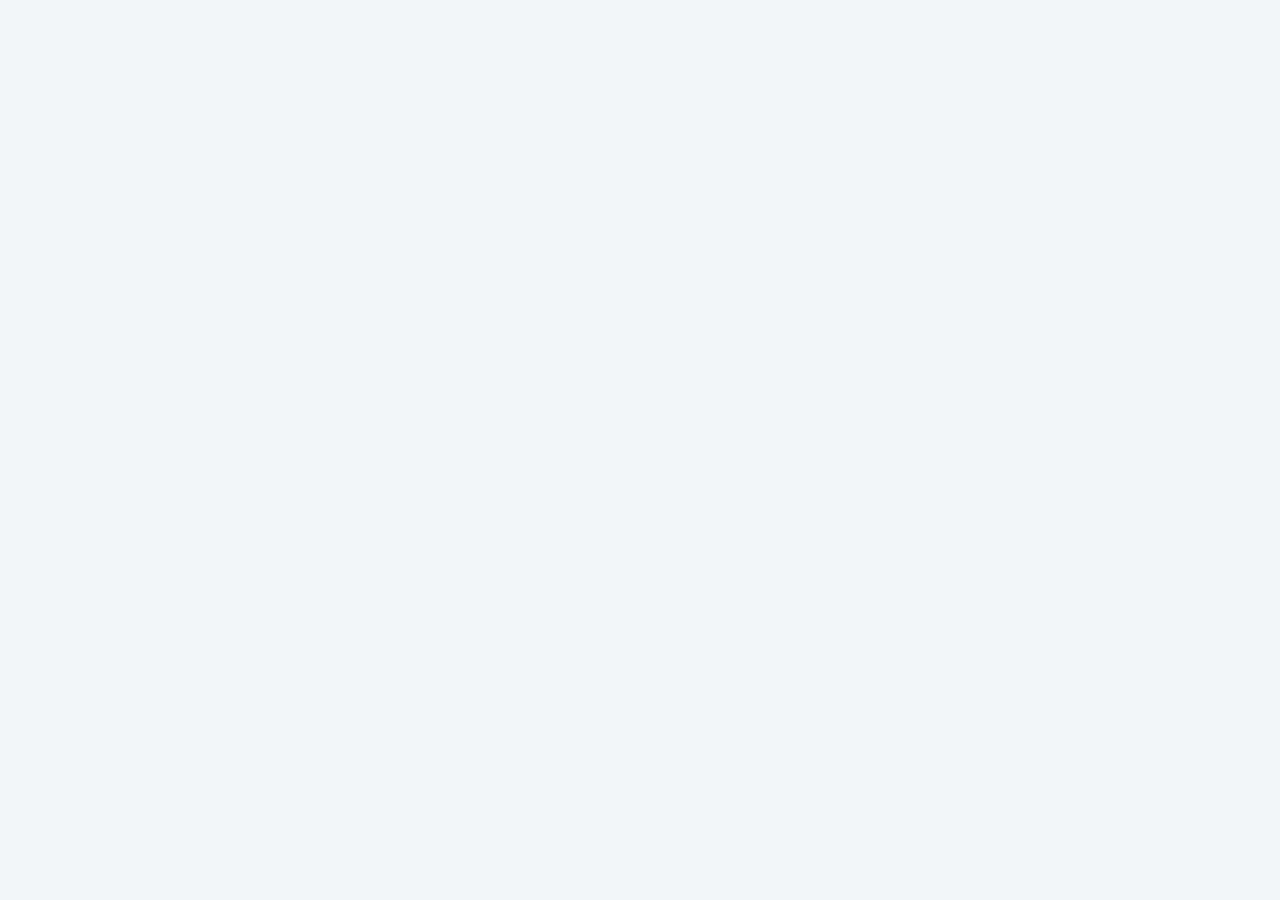
==== app/src/main/assets/index.html @ 0a3943ed "Add Android app content" ====
<!doctype html>
<html lang="ru"><head><meta charset="utf-8"><meta name="viewport" content="width=device-width,initial-scale=1,viewport-fit=cover"><meta name="theme-color" content="#123f62"><title>ГНВП и ГОР</title>
<style>
:root{--bg:#f3f6f8;--card:#fff;--text:#15232d;--muted:#687985;--blue:#123f62;--blue2:#147bea;--green:#07963a;--red:#d71920;--line:#d9e2e8;--amber:#b76d00;--shadow:0 7px 24px rgba(13,38,54,.09)}*{box-sizing:border-box}body{margin:0;background:var(--bg);color:var(--text);font-family:system-ui,-apple-system,"Segoe UI",Roboto,Arial,sans-serif}.app{max-width:780px;margin:auto;min-height:100vh;padding-bottom:30px}.topbar{position:sticky;top:0;z-index:20;background:linear-gradient(135deg,#0f3857,var(--blue));color:#fff;padding:14px 16px;box-shadow:0 2px 11px rgba(0,0,0,.17)}.brand{font-size:20px;font-weight:850}.subtitle{font-size:12px;opacity:.85;margin-top:2px}.screen{padding:14px}.hero,.card,.settings,.qcard,.result,.review-item{background:#fff;border:1px solid var(--line);box-shadow:var(--shadow)}.hero{border-radius:18px;padding:17px;margin-bottom:13px;background:linear-gradient(135deg,#fff,#edf6fb)}.hero h1{margin:0 0 7px;font-size:23px}.hero p{margin:0;color:var(--muted);line-height:1.4}.grid{display:grid;grid-template-columns:1fr 1fr;gap:10px}.card{border-radius:16px;padding:15px;cursor:pointer;min-height:126px}.card h3{margin:7px 0 4px}.card p{font-size:13px;color:var(--muted);line-height:1.35;margin:0}.icon{font-size:27px}.section-title{font-weight:850;margin:16px 0 9px}.stats{display:grid;grid-template-columns:repeat(3,1fr);gap:8px}.stat{background:#fff;border:1px solid var(--line);border-radius:12px;padding:11px;text-align:center}.stat b{font-size:19px;display:block}.stat span{font-size:11px;color:var(--muted)}button{border:0;border-radius:12px;padding:12px 13px;font-size:14px;font-weight:800;cursor:pointer}.primary{background:var(--blue2);color:#fff}.secondary{background:#e7f0f7;color:var(--blue)}.ghost{background:#fff;border:1px solid var(--line)}.back{background:transparent;color:#fff;padding:0;margin-right:10px}.row{display:flex;gap:9px;align-items:center;flex-wrap:wrap}.settings{border-radius:16px;padding:16px}label{font-size:13px;font-weight:800;display:block;margin:12px 0 5px}select{width:100%;padding:12px;border-radius:10px;border:1px solid #cbd7df;background:#fff;font-size:15px}.qmeta{display:flex;justify-content:space-between;color:var(--muted);font-size:12px}.progress{height:7px;background:#dce5ea;border-radius:99px;overflow:hidden;margin:9px 0 13px}.bar{height:100%;background:var(--blue2)}.qcard{border-radius:18px;padding:16px}.qtext{font-size:18px;font-weight:850;line-height:1.36;margin-bottom:13px}.small{font-size:12px;color:var(--muted);line-height:1.38}.option{display:flex;gap:10px;align-items:flex-start;padding:11px;border:1px solid #d7e0e6;border-radius:12px;margin:8px 0;background:#fff;cursor:pointer}.option.selected{border-color:var(--blue2);background:#edf6ff}.option.correct{border-color:#42ad66;background:#eaf8ef}.option.wrong{border-color:#e78b8b;background:#fff0f0}.badge{min-width:28px;height:28px;border-radius:9px;display:grid;place-items:center;background:#eef2f4;font-weight:850}.option.selected .badge{background:var(--blue2);color:#fff}.otext{font-size:14px;line-height:1.38}.feedback{margin-top:12px;border-radius:12px;padding:12px;line-height:1.42;display:none}.feedback.show{display:block}.feedback.good{background:#e7f7ec;color:#075d2b;border:1px solid #a6d9b8}.feedback.bad{background:#fff0f0;color:#991b1b;border:1px solid #ebb0b0}.feedback.note{background:#fff7e5;color:#7a4d00;border:1px solid #edd19a}.actions{display:flex;gap:8px;margin-top:13px}.actions button{flex:1}.result{border-radius:18px;padding:18px;text-align:center}.score{font-size:44px;font-weight:900;color:var(--blue2)}.review-item{border-radius:13px;padding:12px;margin:9px 0;text-align:left}.pill{display:inline-block;border-radius:99px;padding:4px 8px;background:#eaf2f7;color:var(--blue);font-size:11px;font-weight:850}.visual{margin-top:12px;padding:9px;border:1px solid var(--line);border-radius:14px;background:#fff}.visual img{display:block;width:100%;height:auto;border-radius:10px}.visual-note{font-size:11px;color:var(--muted);margin:0 0 7px}.empty{text-align:center;color:var(--muted);padding:35px 12px}.source-note{font-size:11px;color:var(--muted);margin-top:12px;line-height:1.35}.wide{grid-column:1/-1;min-height:auto}@media(max-width:480px){.screen{padding:11px}.grid{gap:8px}.card{padding:13px;min-height:118px}.qtext{font-size:17px}.otext{font-size:13px}}
</style></head><body><div id="app" class="app"></div><script src="questions.js"></script><script>
const $=s=>document.querySelector(s), app=$('#app');
const state={screen:'home'};
const shuffle=a=>{a=[...a];for(let i=a.length-1;i>0;i--){const j=Math.floor(Math.random()*(i+1));[a[i],a[j]]=[a[j],a[i]]}return a};
const stats=()=>JSON.parse(localStorage.getItem('trainerStatsV2')||'{"practiceCorrect":0,"practiceWrong":0,"tests":0,"best":0,"wrongIds":[]}');
const saveStats=s=>localStorage.setItem('trainerStatsV2',JSON.stringify(s));
function esc(s){return String(s).replace(/[&<>"']/g,m=>({'&':'&amp;','<':'&lt;','>':'&gt;','"':'&quot;',"'":'&#039;'}[m]))}
function top(title,back=true){return `<div class="topbar"><div class="row">${back?'<button class="back" onclick="goHome()">‹ Назад</button>':''}<div><div class="brand">${esc(title)}</div><div class="subtitle">ГНВП + ГОР · 145 вопросов · офлайн</div></div></div></div>`}
function goHome(){state.screen='home';renderHome()}
function renderHome(){const s=stats();app.innerHTML=top('ГНВП и ГОР — тренажёр',false)+`<div class="screen"><div class="hero"><h1>Подготовка к проверке знаний</h1><p>Вопросы и варианты ответов загружены из исходного банка без переформулировки.</p></div><div class="grid"><div class="card" onclick="openPractice()"><div class="icon">✓</div><h3>Прорешивание</h3><p>Проверка сразу. При ошибке вопрос остаётся на экране — можно решить повторно.</p></div><div class="card" onclick="openTestSettings()"><div class="icon">▦</div><h3>Тест</h3><p>Случайные вопросы. Ответы и иллюстрации раскрываются только после завершения.</p></div><div class="card" onclick="startTicket()"><div class="icon">🎫</div><h3>Билет · 10</h3><p>10 случайных вопросов из общего банка 145. Каждый билет формируется заново.</p></div><div class="card" onclick="openMistakes()"><div class="icon">↻</div><h3>Ошибки</h3><p>Повторное прорешивание вопросов, где ранее были допущены ошибки.</p></div></div><div class="section-title">Статистика</div><div class="stats"><div class="stat"><b>${s.practiceCorrect}</b><span>верно в практике</span></div><div class="stat"><b>${s.tests}</b><span>тестов / билетов</span></div><div class="stat"><b>${s.best}%</b><span>лучший результат</span></div></div><div class="source-note">Важно: порядок вариантов внутри каждого вопроса сохранён как в исходном банке. Перемешиваются только сами вопросы.</div><div class="actions"><button class="ghost" onclick="resetProgress()">Сбросить прогресс</button></div></div>`}
function resetProgress(){if(confirm('Сбросить статистику и список ошибок?')){localStorage.removeItem('trainerStatsV2');renderHome()}}
function filterQuestions(f){return f==='ALL'?QUESTIONS:QUESTIONS.filter(q=>q.domain===f)}
function settingsBlock(action,title,practice=false){return top(title)+`<div class="screen"><div class="settings"><label>Раздел</label><select id="filter"><option value="ALL">Все вопросы — ГНВП + ГОР (145)</option><option value="ГНВП">Только ГНВП (120)</option><option value="ГОР">Только ГОР (25)</option></select>${practice?'<label>Порядок</label><select id="order"><option value="SEQ">По порядку</option><option value="RND">Случайно</option></select>':`<label>Количество вопросов</label><select id="count"><option>10</option><option>20</option><option selected>25</option><option>50</option><option>100</option><option>145</option></select>`}<div class="actions"><button class="primary" onclick="${action}">Начать</button></div></div></div>`}
function openPractice(){app.innerHTML=settingsBlock('startPractice()','Прорешивание',true)}
function startPractice(ids=null){state.mode='practice';state.index=0;state.answers={};let q;if(ids){q=QUESTIONS.filter(x=>ids.includes(x.id));q=shuffle(q)}else{const f=$('#filter')?.value||'ALL';q=filterQuestions(f);if(($('#order')?.value||'SEQ')==='RND')q=shuffle(q)}state.queue=q;if(!q.length){app.innerHTML=top('Ошибки')+'<div class="screen"><div class="empty">Ошибок пока нет.</div></div>';return}renderQuestion()}
function openMistakes(){startPractice(stats().wrongIds||[])}
function openTestSettings(){app.innerHTML=settingsBlock('startTest()','Тест')}
function startTest(){state.mode='test';state.index=0;state.answers={};const f=$('#filter').value;const pool=filterQuestions(f);const n=Math.min(parseInt($('#count').value),pool.length);state.queue=shuffle(pool).slice(0,n);renderQuestion()}
function startTicket(){state.mode='ticket';state.index=0;state.answers={};state.ticketNo=Math.floor(1000+Math.random()*9000);state.queue=shuffle(QUESTIONS).slice(0,10);renderQuestion()}
function visualHtml(q){return q.image?`<div class="visual"><div class="visual-note">Справочная иллюстрация после ответа. Текст вопроса и варианты берутся только из исходного банка.</div><img src="${q.image}" alt="Иллюстрация к вопросу"></div>`:''}
function renderQuestion(){const q=state.queue[state.index];state.currentSelected=new Set(state.answers[q.id]||[]);const pct=state.index/state.queue.length*100;const opts=q.options;app.innerHTML=top(state.mode==='practice'?'Прорешивание':state.mode==='ticket'?`Билет №${state.ticketNo}`:'Тест')+`<div class="screen"><div class="qmeta"><span>${q.domain} · №${q.number}</span><span>${state.index+1} / ${state.queue.length}</span></div><div class="progress"><div class="bar" style="width:${pct}%"></div></div><div class="qcard"><div class="qtext">${esc(q.question)}</div><div class="small">${q.correct.length>1?'Выберите все правильные варианты.':'Выберите один правильный вариант.'}</div><div id="options">${opts.map(o=>`<div class="option" data-id="${o.id}" onclick="toggleOption('${o.id}')"><span class="badge">${o.id}</span><span class="otext">${esc(o.text)}</span></div>`).join('')}</div><div id="feedback" class="feedback"></div><div id="visualSlot"></div><div class="actions"><button class="primary" onclick="submitCurrent()">${state.mode==='practice'?'Проверить':'Сохранить ответ'}</button>${state.mode==='practice'?'<button class="secondary" onclick="showCorrect()">Показать ответ</button>':''}</div>${state.mode!=='practice'&&state.index>0?'<div class="actions"><button class="ghost" onclick="prevQuestion()">Назад</button></div>':''}</div></div>`;paintSelection()}
function toggleOption(id){const q=state.queue[state.index];if(q.correct.length===1)state.currentSelected=new Set([id]);else state.currentSelected.has(id)?state.currentSelected.delete(id):state.currentSelected.add(id);paintSelection()}
function paintSelection(){document.querySelectorAll('.option').forEach(el=>el.classList.toggle('selected',state.currentSelected.has(el.dataset.id)))}
function sameSet(a,b){a=[...a].sort();b=[...b].sort();return a.length===b.length&&a.every((x,i)=>x===b[i])}
function selectedWrongReason(q,selected){if(q.correct.length>1)return q.wrongExplanation;const id=selected[0];const opt=q.options.find(o=>o.id===id);return opt?.feedback||q.wrongExplanation}
function showFeedback(kind,txt){const f=$('#feedback');f.className='feedback show '+kind;f.innerHTML=txt}
function markOptions(q,ok){document.querySelectorAll('.option').forEach(el=>{el.classList.remove('correct','wrong');if(ok&&q.correct.includes(el.dataset.id))el.classList.add('correct');if(!ok&&state.currentSelected.has(el.dataset.id))el.classList.add('wrong')})}
function submitCurrent(){const q=state.queue[state.index];const selected=[...state.currentSelected];if(!selected.length){showFeedback('note','Выберите вариант ответа.');return}if(state.mode==='practice'){const ok=sameSet(selected,q.correct);let s=stats();if(ok){s.practiceCorrect++;s.wrongIds=(s.wrongIds||[]).filter(id=>id!==q.id);saveStats(s);markOptions(q,true);showFeedback('good','Верно. '+esc(q.correctExplanation));$('#visualSlot').innerHTML=visualHtml(q);document.querySelector('.actions').innerHTML='<button class="primary" onclick="nextPractice()">Следующий вопрос</button>'}else{s.practiceWrong++;if(!s.wrongIds.includes(q.id))s.wrongIds.push(q.id);saveStats(s);markOptions(q,false);showFeedback('bad','Неверно. '+esc(selectedWrongReason(q,selected))+' Попробуйте ещё раз.');}return}state.answers[q.id]=selected;if(state.index<state.queue.length-1){state.index++;renderQuestion()}else finishExam()}
function showCorrect(){const q=state.queue[state.index];document.querySelectorAll('.option').forEach(el=>{if(q.correct.includes(el.dataset.id))el.classList.add('correct')});showFeedback('note','Правильный ответ показан зелёным. Можно выбрать его и проверить ещё раз.');$('#visualSlot').innerHTML=visualHtml(q)}
function nextPractice(){if(state.index<state.queue.length-1){state.index++;renderQuestion()}else app.innerHTML=top('Прорешивание')+'<div class="screen"><div class="result"><div class="score">Готово</div><p>Вы дошли до конца выбранного набора.</p><div class="actions"><button class="primary" onclick="goHome()">На главную</button></div></div></div>'}
function prevQuestion(){if(state.index>0){state.index--;renderQuestion()}}
function finishExam(){let correct=0,wrong=[];state.queue.forEach(q=>{const a=state.answers[q.id]||[];if(sameSet(a,q.correct))correct++;else wrong.push({q,a})});const pct=Math.round(correct/state.queue.length*100);let s=stats();s.tests++;s.best=Math.max(s.best||0,pct);wrong.forEach(x=>{if(!s.wrongIds.includes(x.q.id))s.wrongIds.push(x.q.id)});saveStats(s);app.innerHTML=top(state.mode==='ticket'?`Билет №${state.ticketNo}`:'Результат')+`<div class="screen"><div class="result"><div class="score">${pct}%</div><h2>${correct} из ${state.queue.length}</h2><div class="actions"><button class="primary" onclick="${state.mode==='ticket'?'startTicket()':'openTestSettings()'}">${state.mode==='ticket'?'Новый билет':'Новый тест'}</button><button class="secondary" onclick="goHome()">На главную</button></div></div>${wrong.length?`<div class="section-title">Разбор ошибок</div>${wrong.map(reviewHtml).join('')}`:'<div class="hero" style="margin-top:13px"><b>Ошибок нет.</b></div>'}</div>`}
function reviewHtml(x){const q=x.q,chosen=x.a.map(id=>q.options.find(o=>o.id===id)).filter(Boolean),corr=q.correct.map(id=>q.options.find(o=>o.id===id)).filter(Boolean);return `<div class="review-item"><span class="pill">${q.domain} · №${q.number}</span><b style="display:block;margin-top:6px">${esc(q.question)}</b><div class="small"><b>Ваш ответ:</b> ${chosen.length?chosen.map(o=>o.id+' — '+esc(o.text)).join('; '):'нет ответа'}</div><div class="small"><b>Правильно:</b> ${corr.map(o=>o.id+' — '+esc(o.text)).join('; ')}</div><div class="small" style="margin-top:5px">${esc(q.wrongExplanation)}</div>${visualHtml(q)}</div>`}
renderHome();
</script></body></html>
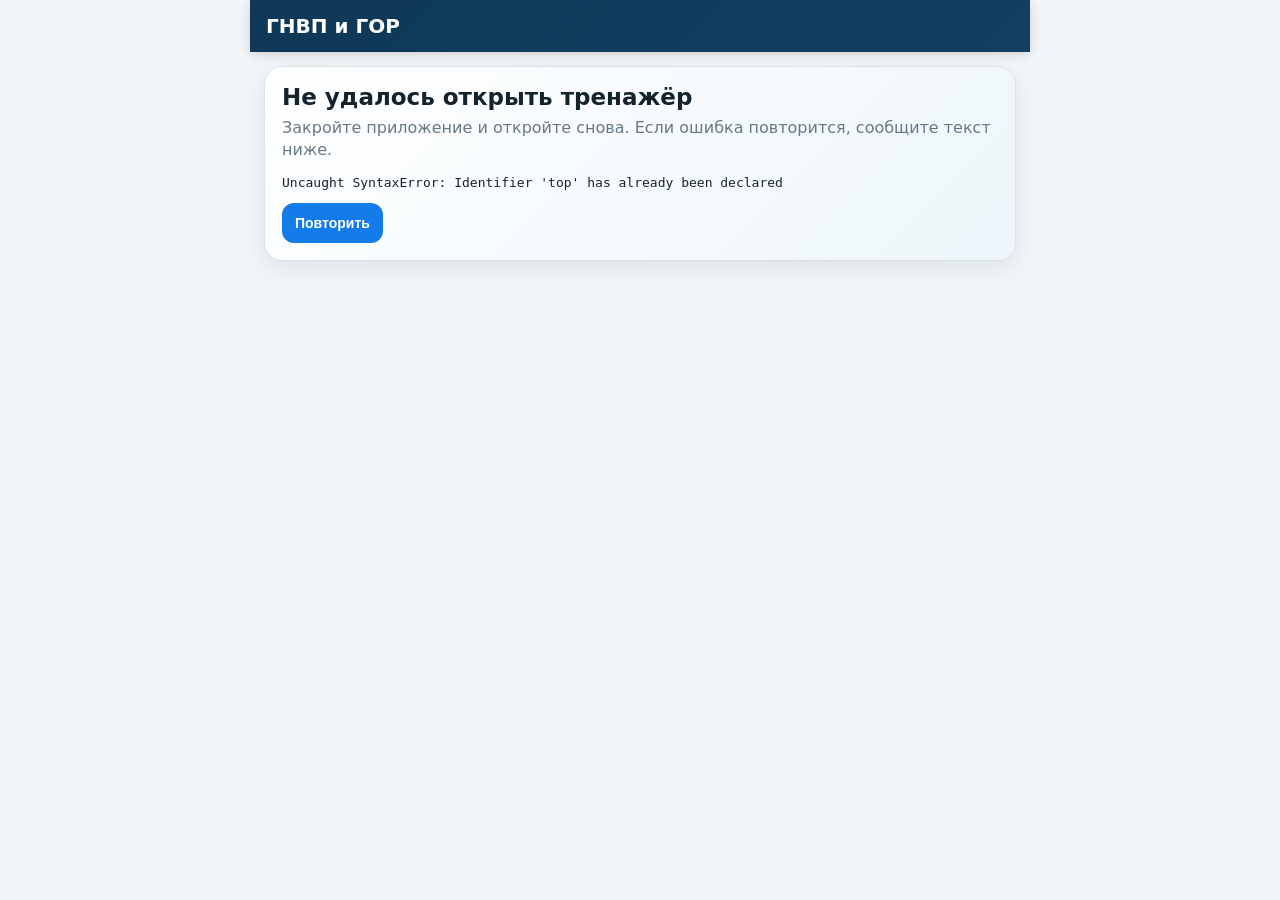
==== commit 51f863d6: "Prevent blank startup when local storage fails" ====
--- a/app/src/main/assets/index.html
+++ b/app/src/main/assets/index.html
@@ -1,39 +1,64 @@
-<!doctype html>
-<html lang="ru"><head><meta charset="utf-8"><meta name="viewport" content="width=device-width,initial-scale=1,viewport-fit=cover"><meta name="theme-color" content="#123f62"><title>ГНВП и ГОР</title>
-<style>
-:root{--bg:#f3f6f8;--card:#fff;--text:#15232d;--muted:#687985;--blue:#123f62;--blue2:#147bea;--green:#07963a;--red:#d71920;--line:#d9e2e8;--amber:#b76d00;--shadow:0 7px 24px rgba(13,38,54,.09)}*{box-sizing:border-box}body{margin:0;background:var(--bg);color:var(--text);font-family:system-ui,-apple-system,"Segoe UI",Roboto,Arial,sans-serif}.app{max-width:780px;margin:auto;min-height:100vh;padding-bottom:30px}.topbar{position:sticky;top:0;z-index:20;background:linear-gradient(135deg,#0f3857,var(--blue));color:#fff;padding:14px 16px;box-shadow:0 2px 11px rgba(0,0,0,.17)}.brand{font-size:20px;font-weight:850}.subtitle{font-size:12px;opacity:.85;margin-top:2px}.screen{padding:14px}.hero,.card,.settings,.qcard,.result,.review-item{background:#fff;border:1px solid var(--line);box-shadow:var(--shadow)}.hero{border-radius:18px;padding:17px;margin-bottom:13px;background:linear-gradient(135deg,#fff,#edf6fb)}.hero h1{margin:0 0 7px;font-size:23px}.hero p{margin:0;color:var(--muted);line-height:1.4}.grid{display:grid;grid-template-columns:1fr 1fr;gap:10px}.card{border-radius:16px;padding:15px;cursor:pointer;min-height:126px}.card h3{margin:7px 0 4px}.card p{font-size:13px;color:var(--muted);line-height:1.35;margin:0}.icon{font-size:27px}.section-title{font-weight:850;margin:16px 0 9px}.stats{display:grid;grid-template-columns:repeat(3,1fr);gap:8px}.stat{background:#fff;border:1px solid var(--line);border-radius:12px;padding:11px;text-align:center}.stat b{font-size:19px;display:block}.stat span{font-size:11px;color:var(--muted)}button{border:0;border-radius:12px;padding:12px 13px;font-size:14px;font-weight:800;cursor:pointer}.primary{background:var(--blue2);color:#fff}.secondary{background:#e7f0f7;color:var(--blue)}.ghost{background:#fff;border:1px solid var(--line)}.back{background:transparent;color:#fff;padding:0;margin-right:10px}.row{display:flex;gap:9px;align-items:center;flex-wrap:wrap}.settings{border-radius:16px;padding:16px}label{font-size:13px;font-weight:800;display:block;margin:12px 0 5px}select{width:100%;padding:12px;border-radius:10px;border:1px solid #cbd7df;background:#fff;font-size:15px}.qmeta{display:flex;justify-content:space-between;color:var(--muted);font-size:12px}.progress{height:7px;background:#dce5ea;border-radius:99px;overflow:hidden;margin:9px 0 13px}.bar{height:100%;background:var(--blue2)}.qcard{border-radius:18px;padding:16px}.qtext{font-size:18px;font-weight:850;line-height:1.36;margin-bottom:13px}.small{font-size:12px;color:var(--muted);line-height:1.38}.option{display:flex;gap:10px;align-items:flex-start;padding:11px;border:1px solid #d7e0e6;border-radius:12px;margin:8px 0;background:#fff;cursor:pointer}.option.selected{border-color:var(--blue2);background:#edf6ff}.option.correct{border-color:#42ad66;background:#eaf8ef}.option.wrong{border-color:#e78b8b;background:#fff0f0}.badge{min-width:28px;height:28px;border-radius:9px;display:grid;place-items:center;background:#eef2f4;font-weight:850}.option.selected .badge{background:var(--blue2);color:#fff}.otext{font-size:14px;line-height:1.38}.feedback{margin-top:12px;border-radius:12px;padding:12px;line-height:1.42;display:none}.feedback.show{display:block}.feedback.good{background:#e7f7ec;color:#075d2b;border:1px solid #a6d9b8}.feedback.bad{background:#fff0f0;color:#991b1b;border:1px solid #ebb0b0}.feedback.note{background:#fff7e5;color:#7a4d00;border:1px solid #edd19a}.actions{display:flex;gap:8px;margin-top:13px}.actions button{flex:1}.result{border-radius:18px;padding:18px;text-align:center}.score{font-size:44px;font-weight:900;color:var(--blue2)}.review-item{border-radius:13px;padding:12px;margin:9px 0;text-align:left}.pill{display:inline-block;border-radius:99px;padding:4px 8px;background:#eaf2f7;color:var(--blue);font-size:11px;font-weight:850}.visual{margin-top:12px;padding:9px;border:1px solid var(--line);border-radius:14px;background:#fff}.visual img{display:block;width:100%;height:auto;border-radius:10px}.visual-note{font-size:11px;color:var(--muted);margin:0 0 7px}.empty{text-align:center;color:var(--muted);padding:35px 12px}.source-note{font-size:11px;color:var(--muted);margin-top:12px;line-height:1.35}.wide{grid-column:1/-1;min-height:auto}@media(max-width:480px){.screen{padding:11px}.grid{gap:8px}.card{padding:13px;min-height:118px}.qtext{font-size:17px}.otext{font-size:13px}}
-</style></head><body><div id="app" class="app"></div><script src="questions.js"></script><script>
-const $=s=>document.querySelector(s), app=$('#app');
-const state={screen:'home'};
-const shuffle=a=>{a=[...a];for(let i=a.length-1;i>0;i--){const j=Math.floor(Math.random()*(i+1));[a[i],a[j]]=[a[j],a[i]]}return a};
-const stats=()=>JSON.parse(localStorage.getItem('trainerStatsV2')||'{"practiceCorrect":0,"practiceWrong":0,"tests":0,"best":0,"wrongIds":[]}');
-const saveStats=s=>localStorage.setItem('trainerStatsV2',JSON.stringify(s));
-function esc(s){return String(s).replace(/[&<>"']/g,m=>({'&':'&amp;','<':'&lt;','>':'&gt;','"':'&quot;',"'":'&#039;'}[m]))}
-function top(title,back=true){return `<div class="topbar"><div class="row">${back?'<button class="back" onclick="goHome()">‹ Назад</button>':''}<div><div class="brand">${esc(title)}</div><div class="subtitle">ГНВП + ГОР · 145 вопросов · офлайн</div></div></div></div>`}
-function goHome(){state.screen='home';renderHome()}
-function renderHome(){const s=stats();app.innerHTML=top('ГНВП и ГОР — тренажёр',false)+`<div class="screen"><div class="hero"><h1>Подготовка к проверке знаний</h1><p>Вопросы и варианты ответов загружены из исходного банка без переформулировки.</p></div><div class="grid"><div class="card" onclick="openPractice()"><div class="icon">✓</div><h3>Прорешивание</h3><p>Проверка сразу. При ошибке вопрос остаётся на экране — можно решить повторно.</p></div><div class="card" onclick="openTestSettings()"><div class="icon">▦</div><h3>Тест</h3><p>Случайные вопросы. Ответы и иллюстрации раскрываются только после завершения.</p></div><div class="card" onclick="startTicket()"><div class="icon">🎫</div><h3>Билет · 10</h3><p>10 случайных вопросов из общего банка 145. Каждый билет формируется заново.</p></div><div class="card" onclick="openMistakes()"><div class="icon">↻</div><h3>Ошибки</h3><p>Повторное прорешивание вопросов, где ранее были допущены ошибки.</p></div></div><div class="section-title">Статистика</div><div class="stats"><div class="stat"><b>${s.practiceCorrect}</b><span>верно в практике</span></div><div class="stat"><b>${s.tests}</b><span>тестов / билетов</span></div><div class="stat"><b>${s.best}%</b><span>лучший результат</span></div></div><div class="source-note">Важно: порядок вариантов внутри каждого вопроса сохранён как в исходном банке. Перемешиваются только сами вопросы.</div><div class="actions"><button class="ghost" onclick="resetProgress()">Сбросить прогресс</button></div></div>`}
-function resetProgress(){if(confirm('Сбросить статистику и список ошибок?')){localStorage.removeItem('trainerStatsV2');renderHome()}}
-function filterQuestions(f){return f==='ALL'?QUESTIONS:QUESTIONS.filter(q=>q.domain===f)}
-function settingsBlock(action,title,practice=false){return top(title)+`<div class="screen"><div class="settings"><label>Раздел</label><select id="filter"><option value="ALL">Все вопросы — ГНВП + ГОР (145)</option><option value="ГНВП">Только ГНВП (120)</option><option value="ГОР">Только ГОР (25)</option></select>${practice?'<label>Порядок</label><select id="order"><option value="SEQ">По порядку</option><option value="RND">Случайно</option></select>':`<label>Количество вопросов</label><select id="count"><option>10</option><option>20</option><option selected>25</option><option>50</option><option>100</option><option>145</option></select>`}<div class="actions"><button class="primary" onclick="${action}">Начать</button></div></div></div>`}
-function openPractice(){app.innerHTML=settingsBlock('startPractice()','Прорешивание',true)}
-function startPractice(ids=null){state.mode='practice';state.index=0;state.answers={};let q;if(ids){q=QUESTIONS.filter(x=>ids.includes(x.id));q=shuffle(q)}else{const f=$('#filter')?.value||'ALL';q=filterQuestions(f);if(($('#order')?.value||'SEQ')==='RND')q=shuffle(q)}state.queue=q;if(!q.length){app.innerHTML=top('Ошибки')+'<div class="screen"><div class="empty">Ошибок пока нет.</div></div>';return}renderQuestion()}
-function openMistakes(){startPractice(stats().wrongIds||[])}
-function openTestSettings(){app.innerHTML=settingsBlock('startTest()','Тест')}
-function startTest(){state.mode='test';state.index=0;state.answers={};const f=$('#filter').value;const pool=filterQuestions(f);const n=Math.min(parseInt($('#count').value),pool.length);state.queue=shuffle(pool).slice(0,n);renderQuestion()}
-function startTicket(){state.mode='ticket';state.index=0;state.answers={};state.ticketNo=Math.floor(1000+Math.random()*9000);state.queue=shuffle(QUESTIONS).slice(0,10);renderQuestion()}
-function visualHtml(q){return q.image?`<div class="visual"><div class="visual-note">Справочная иллюстрация после ответа. Текст вопроса и варианты берутся только из исходного банка.</div><img src="${q.image}" alt="Иллюстрация к вопросу"></div>`:''}
-function renderQuestion(){const q=state.queue[state.index];state.currentSelected=new Set(state.answers[q.id]||[]);const pct=state.index/state.queue.length*100;const opts=q.options;app.innerHTML=top(state.mode==='practice'?'Прорешивание':state.mode==='ticket'?`Билет №${state.ticketNo}`:'Тест')+`<div class="screen"><div class="qmeta"><span>${q.domain} · №${q.number}</span><span>${state.index+1} / ${state.queue.length}</span></div><div class="progress"><div class="bar" style="width:${pct}%"></div></div><div class="qcard"><div class="qtext">${esc(q.question)}</div><div class="small">${q.correct.length>1?'Выберите все правильные варианты.':'Выберите один правильный вариант.'}</div><div id="options">${opts.map(o=>`<div class="option" data-id="${o.id}" onclick="toggleOption('${o.id}')"><span class="badge">${o.id}</span><span class="otext">${esc(o.text)}</span></div>`).join('')}</div><div id="feedback" class="feedback"></div><div id="visualSlot"></div><div class="actions"><button class="primary" onclick="submitCurrent()">${state.mode==='practice'?'Проверить':'Сохранить ответ'}</button>${state.mode==='practice'?'<button class="secondary" onclick="showCorrect()">Показать ответ</button>':''}</div>${state.mode!=='practice'&&state.index>0?'<div class="actions"><button class="ghost" onclick="prevQuestion()">Назад</button></div>':''}</div></div>`;paintSelection()}
-function toggleOption(id){const q=state.queue[state.index];if(q.correct.length===1)state.currentSelected=new Set([id]);else state.currentSelected.has(id)?state.currentSelected.delete(id):state.currentSelected.add(id);paintSelection()}
-function paintSelection(){document.querySelectorAll('.option').forEach(el=>el.classList.toggle('selected',state.currentSelected.has(el.dataset.id)))}
-function sameSet(a,b){a=[...a].sort();b=[...b].sort();return a.length===b.length&&a.every((x,i)=>x===b[i])}
-function selectedWrongReason(q,selected){if(q.correct.length>1)return q.wrongExplanation;const id=selected[0];const opt=q.options.find(o=>o.id===id);return opt?.feedback||q.wrongExplanation}
-function showFeedback(kind,txt){const f=$('#feedback');f.className='feedback show '+kind;f.innerHTML=txt}
-function markOptions(q,ok){document.querySelectorAll('.option').forEach(el=>{el.classList.remove('correct','wrong');if(ok&&q.correct.includes(el.dataset.id))el.classList.add('correct');if(!ok&&state.currentSelected.has(el.dataset.id))el.classList.add('wrong')})}
-function submitCurrent(){const q=state.queue[state.index];const selected=[...state.currentSelected];if(!selected.length){showFeedback('note','Выберите вариант ответа.');return}if(state.mode==='practice'){const ok=sameSet(selected,q.correct);let s=stats();if(ok){s.practiceCorrect++;s.wrongIds=(s.wrongIds||[]).filter(id=>id!==q.id);saveStats(s);markOptions(q,true);showFeedback('good','Верно. '+esc(q.correctExplanation));$('#visualSlot').innerHTML=visualHtml(q);document.querySelector('.actions').innerHTML='<button class="primary" onclick="nextPractice()">Следующий вопрос</button>'}else{s.practiceWrong++;if(!s.wrongIds.includes(q.id))s.wrongIds.push(q.id);saveStats(s);markOptions(q,false);showFeedback('bad','Неверно. '+esc(selectedWrongReason(q,selected))+' Попробуйте ещё раз.');}return}state.answers[q.id]=selected;if(state.index<state.queue.length-1){state.index++;renderQuestion()}else finishExam()}
-function showCorrect(){const q=state.queue[state.index];document.querySelectorAll('.option').forEach(el=>{if(q.correct.includes(el.dataset.id))el.classList.add('correct')});showFeedback('note','Правильный ответ показан зелёным. Можно выбрать его и проверить ещё раз.');$('#visualSlot').innerHTML=visualHtml(q)}
-function nextPractice(){if(state.index<state.queue.length-1){state.index++;renderQuestion()}else app.innerHTML=top('Прорешивание')+'<div class="screen"><div class="result"><div class="score">Готово</div><p>Вы дошли до конца выбранного набора.</p><div class="actions"><button class="primary" onclick="goHome()">На главную</button></div></div></div>'}
-function prevQuestion(){if(state.index>0){state.index--;renderQuestion()}}
-function finishExam(){let correct=0,wrong=[];state.queue.forEach(q=>{const a=state.answers[q.id]||[];if(sameSet(a,q.correct))correct++;else wrong.push({q,a})});const pct=Math.round(correct/state.queue.length*100);let s=stats();s.tests++;s.best=Math.max(s.best||0,pct);wrong.forEach(x=>{if(!s.wrongIds.includes(x.q.id))s.wrongIds.push(x.q.id)});saveStats(s);app.innerHTML=top(state.mode==='ticket'?`Билет №${state.ticketNo}`:'Результат')+`<div class="screen"><div class="result"><div class="score">${pct}%</div><h2>${correct} из ${state.queue.length}</h2><div class="actions"><button class="primary" onclick="${state.mode==='ticket'?'startTicket()':'openTestSettings()'}">${state.mode==='ticket'?'Новый билет':'Новый тест'}</button><button class="secondary" onclick="goHome()">На главную</button></div></div>${wrong.length?`<div class="section-title">Разбор ошибок</div>${wrong.map(reviewHtml).join('')}`:'<div class="hero" style="margin-top:13px"><b>Ошибок нет.</b></div>'}</div>`}
-function reviewHtml(x){const q=x.q,chosen=x.a.map(id=>q.options.find(o=>o.id===id)).filter(Boolean),corr=q.correct.map(id=>q.options.find(o=>o.id===id)).filter(Boolean);return `<div class="review-item"><span class="pill">${q.domain} · №${q.number}</span><b style="display:block;margin-top:6px">${esc(q.question)}</b><div class="small"><b>Ваш ответ:</b> ${chosen.length?chosen.map(o=>o.id+' — '+esc(o.text)).join('; '):'нет ответа'}</div><div class="small"><b>Правильно:</b> ${corr.map(o=>o.id+' — '+esc(o.text)).join('; ')}</div><div class="small" style="margin-top:5px">${esc(q.wrongExplanation)}</div>${visualHtml(q)}</div>`}
-renderHome();
+<!doctype html>
+<html lang="ru"><head><meta charset="utf-8"><meta name="viewport" content="width=device-width,initial-scale=1,viewport-fit=cover"><meta name="theme-color" content="#123f62"><title>ГНВП и ГОР</title>
+<style>
+:root{--bg:#f3f6f8;--card:#fff;--text:#15232d;--muted:#687985;--blue:#123f62;--blue2:#147bea;--green:#07963a;--red:#d71920;--line:#d9e2e8;--amber:#b76d00;--shadow:0 7px 24px rgba(13,38,54,.09)}*{box-sizing:border-box}body{margin:0;background:var(--bg);color:var(--text);font-family:system-ui,-apple-system,"Segoe UI",Roboto,Arial,sans-serif}.app{max-width:780px;margin:auto;min-height:100vh;padding-bottom:30px}.topbar{position:sticky;top:0;z-index:20;background:linear-gradient(135deg,#0f3857,var(--blue));color:#fff;padding:14px 16px;box-shadow:0 2px 11px rgba(0,0,0,.17)}.brand{font-size:20px;font-weight:850}.subtitle{font-size:12px;opacity:.85;margin-top:2px}.screen{padding:14px}.hero,.card,.settings,.qcard,.result,.review-item{background:#fff;border:1px solid var(--line);box-shadow:var(--shadow)}.hero{border-radius:18px;padding:17px;margin-bottom:13px;background:linear-gradient(135deg,#fff,#edf6fb)}.hero h1{margin:0 0 7px;font-size:23px}.hero p{margin:0;color:var(--muted);line-height:1.4}.grid{display:grid;grid-template-columns:1fr 1fr;gap:10px}.card{border-radius:16px;padding:15px;cursor:pointer;min-height:126px}.card h3{margin:7px 0 4px}.card p{font-size:13px;color:var(--muted);line-height:1.35;margin:0}.icon{font-size:27px}.section-title{font-weight:850;margin:16px 0 9px}.stats{display:grid;grid-template-columns:repeat(3,1fr);gap:8px}.stat{background:#fff;border:1px solid var(--line);border-radius:12px;padding:11px;text-align:center}.stat b{font-size:19px;display:block}.stat span{font-size:11px;color:var(--muted)}button{border:0;border-radius:12px;padding:12px 13px;font-size:14px;font-weight:800;cursor:pointer}.primary{background:var(--blue2);color:#fff}.secondary{background:#e7f0f7;color:var(--blue)}.ghost{background:#fff;border:1px solid var(--line)}.back{background:transparent;color:#fff;padding:0;margin-right:10px}.row{display:flex;gap:9px;align-items:center;flex-wrap:wrap}.settings{border-radius:16px;padding:16px}label{font-size:13px;font-weight:800;display:block;margin:12px 0 5px}select{width:100%;padding:12px;border-radius:10px;border:1px solid #cbd7df;background:#fff;font-size:15px}.qmeta{display:flex;justify-content:space-between;color:var(--muted);font-size:12px}.progress{height:7px;background:#dce5ea;border-radius:99px;overflow:hidden;margin:9px 0 13px}.bar{height:100%;background:var(--blue2)}.qcard{border-radius:18px;padding:16px}.qtext{font-size:18px;font-weight:850;line-height:1.36;margin-bottom:13px}.small{font-size:12px;color:var(--muted);line-height:1.38}.option{display:flex;gap:10px;align-items:flex-start;padding:11px;border:1px solid #d7e0e6;border-radius:12px;margin:8px 0;background:#fff;cursor:pointer}.option.selected{border-color:var(--blue2);background:#edf6ff}.option.correct{border-color:#42ad66;background:#eaf8ef}.option.wrong{border-color:#e78b8b;background:#fff0f0}.badge{min-width:28px;height:28px;border-radius:9px;display:grid;place-items:center;background:#eef2f4;font-weight:850}.option.selected .badge{background:var(--blue2);color:#fff}.otext{font-size:14px;line-height:1.38}.feedback{margin-top:12px;border-radius:12px;padding:12px;line-height:1.42;display:none}.feedback.show{display:block}.feedback.good{background:#e7f7ec;color:#075d2b;border:1px solid #a6d9b8}.feedback.bad{background:#fff0f0;color:#991b1b;border:1px solid #ebb0b0}.feedback.note{background:#fff7e5;color:#7a4d00;border:1px solid #edd19a}.actions{display:flex;gap:8px;margin-top:13px}.actions button{flex:1}.result{border-radius:18px;padding:18px;text-align:center}.score{font-size:44px;font-weight:900;color:var(--blue2)}.review-item{border-radius:13px;padding:12px;margin:9px 0;text-align:left}.pill{display:inline-block;border-radius:99px;padding:4px 8px;background:#eaf2f7;color:var(--blue);font-size:11px;font-weight:850}.visual{margin-top:12px;padding:9px;border:1px solid var(--line);border-radius:14px;background:#fff}.visual img{display:block;width:100%;height:auto;border-radius:10px}.visual-note{font-size:11px;color:var(--muted);margin:0 0 7px}.empty{text-align:center;color:var(--muted);padding:35px 12px}.source-note{font-size:11px;color:var(--muted);margin-top:12px;line-height:1.35}.wide{grid-column:1/-1;min-height:auto}@media(max-width:480px){.screen{padding:11px}.grid{gap:8px}.card{padding:13px;min-height:118px}.qtext{font-size:17px}.otext{font-size:13px}}
+</style></head><body><div id="app" class="app"><div class="topbar"><div class="brand">ГНВП и ГОР — тренажёр</div></div><div class="screen"><div class="hero"><h1>Загрузка тренажёра…</h1><p>Открываем вопросы и ответы.</p></div></div></div><script>
+(function(){
+  window.__trainerReady=false;
+  function startupError(message){
+    var root=document.getElementById('app');
+    if(!root)return;
+    root.innerHTML='<div class="topbar"><div class="brand">ГНВП и ГОР</div></div><div class="screen"><div class="hero"><h1>Не удалось открыть тренажёр</h1><p>Закройте приложение и откройте снова. Если ошибка повторится, сообщите текст ниже.</p><pre id="startup-detail" style="white-space:pre-wrap;overflow-wrap:break-word"></pre><button class="primary" onclick="location.reload()">Повторить</button></div></div>';
+    document.getElementById('startup-detail').textContent=message;
+  }
+  window.addEventListener('error',function(e){if(!window.__trainerReady)startupError(e.message||'Ошибка загрузки файлов приложения');});
+  window.setTimeout(function(){if(!window.__trainerReady)startupError('Запуск страницы не завершён. Проверьте обновление Android System WebView.');},8000);
+})();
+</script><script src="questions.js"></script><script>
+const $=s=>document.querySelector(s), app=$('#app');
+const state={screen:'home'};
+const shuffle=a=>{a=[...a];for(let i=a.length-1;i>0;i--){const j=Math.floor(Math.random()*(i+1));[a[i],a[j]]=[a[j],a[i]]}return a};
+const emptyStats=()=>({practiceCorrect:0,practiceWrong:0,tests:0,best:0,wrongIds:[]});
+let memoryStats=emptyStats();
+function stats(){
+  let s=memoryStats;
+  try { const raw=localStorage.getItem('trainerStatsV2'); if(raw) s=JSON.parse(raw); } catch(e) {}
+  if(!s||typeof s!=='object'||Array.isArray(s))s=emptyStats();
+  const safe=emptyStats();
+  ['practiceCorrect','practiceWrong','tests','best'].forEach(k=>{if(typeof s[k]==='number'&&isFinite(s[k])&&s[k]>=0)safe[k]=s[k]});
+  safe.wrongIds=Array.isArray(s.wrongIds)?s.wrongIds.filter(id=>typeof id==='string'):[];
+  memoryStats=safe;
+  return safe;
+}
+function saveStats(s){memoryStats=s;try{localStorage.setItem('trainerStatsV2',JSON.stringify(s))}catch(e){}}
+function clearStats(){memoryStats=emptyStats();try{localStorage.removeItem('trainerStatsV2')}catch(e){}}
+function esc(s){return String(s).replace(/[&<>"']/g,m=>({'&':'&amp;','<':'&lt;','>':'&gt;','"':'&quot;',"'":'&#039;'}[m]))}
+function top(title,back=true){return `<div class="topbar"><div class="row">${back?'<button class="back" onclick="goHome()">‹ Назад</button>':''}<div><div class="brand">${esc(title)}</div><div class="subtitle">ГНВП + ГОР · 145 вопросов · офлайн</div></div></div></div>`}
+function goHome(){state.screen='home';renderHome()}
+function renderHome(){const s=stats();app.innerHTML=top('ГНВП и ГОР — тренажёр',false)+`<div class="screen"><div class="hero"><h1>Подготовка к проверке знаний</h1><p>Вопросы и варианты ответов загружены из исходного банка без переформулировки.</p></div><div class="grid"><div class="card" onclick="openPractice()"><div class="icon">✓</div><h3>Прорешивание</h3><p>Проверка сразу. При ошибке вопрос остаётся на экране — можно решить повторно.</p></div><div class="card" onclick="openTestSettings()"><div class="icon">▦</div><h3>Тест</h3><p>Случайные вопросы. Ответы и иллюстрации раскрываются только после завершения.</p></div><div class="card" onclick="startTicket()"><div class="icon">🎫</div><h3>Билет · 10</h3><p>10 случайных вопросов из общего банка 145. Каждый билет формируется заново.</p></div><div class="card" onclick="openMistakes()"><div class="icon">↻</div><h3>Ошибки</h3><p>Повторное прорешивание вопросов, где ранее были допущены ошибки.</p></div></div><div class="section-title">Статистика</div><div class="stats"><div class="stat"><b>${s.practiceCorrect}</b><span>верно в практике</span></div><div class="stat"><b>${s.tests}</b><span>тестов / билетов</span></div><div class="stat"><b>${s.best}%</b><span>лучший результат</span></div></div><div class="source-note">Важно: порядок вариантов внутри каждого вопроса сохранён как в исходном банке. Перемешиваются только сами вопросы.</div><div class="actions"><button class="ghost" onclick="resetProgress()">Сбросить прогресс</button></div></div>`}
+function resetProgress(){if(confirm('Сбросить статистику и список ошибок?')){clearStats();renderHome()}}
+function filterQuestions(f){return f==='ALL'?QUESTIONS:QUESTIONS.filter(q=>q.domain===f)}
+function settingsBlock(action,title,practice=false){return top(title)+`<div class="screen"><div class="settings"><label>Раздел</label><select id="filter"><option value="ALL">Все вопросы — ГНВП + ГОР (145)</option><option value="ГНВП">Только ГНВП (120)</option><option value="ГОР">Только ГОР (25)</option></select>${practice?'<label>Порядок</label><select id="order"><option value="SEQ">По порядку</option><option value="RND">Случайно</option></select>':`<label>Количество вопросов</label><select id="count"><option>10</option><option>20</option><option selected>25</option><option>50</option><option>100</option><option>145</option></select>`}<div class="actions"><button class="primary" onclick="${action}">Начать</button></div></div></div>`}
+function openPractice(){app.innerHTML=settingsBlock('startPractice()','Прорешивание',true)}
+function startPractice(ids=null){state.mode='practice';state.index=0;state.answers={};let q;if(ids){q=QUESTIONS.filter(x=>ids.includes(x.id));q=shuffle(q)}else{const f=($('#filter')?$('#filter').value:'ALL');q=filterQuestions(f);if((($('#order')?$('#order').value:'SEQ'))==='RND')q=shuffle(q)}state.queue=q;if(!q.length){app.innerHTML=top('Ошибки')+'<div class="screen"><div class="empty">Ошибок пока нет.</div></div>';return}renderQuestion()}
+function openMistakes(){startPractice(stats().wrongIds||[])}
+function openTestSettings(){app.innerHTML=settingsBlock('startTest()','Тест')}
+function startTest(){state.mode='test';state.index=0;state.answers={};const f=$('#filter').value;const pool=filterQuestions(f);const n=Math.min(parseInt($('#count').value),pool.length);state.queue=shuffle(pool).slice(0,n);renderQuestion()}
+function startTicket(){state.mode='ticket';state.index=0;state.answers={};state.ticketNo=Math.floor(1000+Math.random()*9000);state.queue=shuffle(QUESTIONS).slice(0,10);renderQuestion()}
+function visualHtml(q){return q.image?`<div class="visual"><div class="visual-note">Справочная иллюстрация после ответа. Текст вопроса и варианты берутся только из исходного банка.</div><img src="${q.image}" alt="Иллюстрация к вопросу"></div>`:''}
+function renderQuestion(){const q=state.queue[state.index];state.currentSelected=new Set(state.answers[q.id]||[]);const pct=state.index/state.queue.length*100;const opts=q.options;app.innerHTML=top(state.mode==='practice'?'Прорешивание':state.mode==='ticket'?`Билет №${state.ticketNo}`:'Тест')+`<div class="screen"><div class="qmeta"><span>${q.domain} · №${q.number}</span><span>${state.index+1} / ${state.queue.length}</span></div><div class="progress"><div class="bar" style="width:${pct}%"></div></div><div class="qcard"><div class="qtext">${esc(q.question)}</div><div class="small">${q.correct.length>1?'Выберите все правильные варианты.':'Выберите один правильный вариант.'}</div><div id="options">${opts.map(o=>`<div class="option" data-id="${o.id}" onclick="toggleOption('${o.id}')"><span class="badge">${o.id}</span><span class="otext">${esc(o.text)}</span></div>`).join('')}</div><div id="feedback" class="feedback"></div><div id="visualSlot"></div><div class="actions"><button class="primary" onclick="submitCurrent()">${state.mode==='practice'?'Проверить':'Сохранить ответ'}</button>${state.mode==='practice'?'<button class="secondary" onclick="showCorrect()">Показать ответ</button>':''}</div>${state.mode!=='practice'&&state.index>0?'<div class="actions"><button class="ghost" onclick="prevQuestion()">Назад</button></div>':''}</div></div>`;paintSelection()}
+function toggleOption(id){const q=state.queue[state.index];if(q.correct.length===1)state.currentSelected=new Set([id]);else state.currentSelected.has(id)?state.currentSelected.delete(id):state.currentSelected.add(id);paintSelection()}
+function paintSelection(){document.querySelectorAll('.option').forEach(el=>el.classList.toggle('selected',state.currentSelected.has(el.dataset.id)))}
+function sameSet(a,b){a=[...a].sort();b=[...b].sort();return a.length===b.length&&a.every((x,i)=>x===b[i])}
+function selectedWrongReason(q,selected){if(q.correct.length>1)return q.wrongExplanation;const id=selected[0];const opt=q.options.find(o=>o.id===id);return (opt&&opt.feedback)||q.wrongExplanation}
+function showFeedback(kind,txt){const f=$('#feedback');f.className='feedback show '+kind;f.innerHTML=txt}
+function markOptions(q,ok){document.querySelectorAll('.option').forEach(el=>{el.classList.remove('correct','wrong');if(ok&&q.correct.includes(el.dataset.id))el.classList.add('correct');if(!ok&&state.currentSelected.has(el.dataset.id))el.classList.add('wrong')})}
+function submitCurrent(){const q=state.queue[state.index];const selected=[...state.currentSelected];if(!selected.length){showFeedback('note','Выберите вариант ответа.');return}if(state.mode==='practice'){const ok=sameSet(selected,q.correct);let s=stats();if(ok){s.practiceCorrect++;s.wrongIds=(s.wrongIds||[]).filter(id=>id!==q.id);saveStats(s);markOptions(q,true);showFeedback('good','Верно. '+esc(q.correctExplanation));$('#visualSlot').innerHTML=visualHtml(q);document.querySelector('.actions').innerHTML='<button class="primary" onclick="nextPractice()">Следующий вопрос</button>'}else{s.practiceWrong++;if(!s.wrongIds.includes(q.id))s.wrongIds.push(q.id);saveStats(s);markOptions(q,false);showFeedback('bad','Неверно. '+esc(selectedWrongReason(q,selected))+' Попробуйте ещё раз.');}return}state.answers[q.id]=selected;if(state.index<state.queue.length-1){state.index++;renderQuestion()}else finishExam()}
+function showCorrect(){const q=state.queue[state.index];document.querySelectorAll('.option').forEach(el=>{if(q.correct.includes(el.dataset.id))el.classList.add('correct')});showFeedback('note','Правильный ответ показан зелёным. Можно выбрать его и проверить ещё раз.');$('#visualSlot').innerHTML=visualHtml(q)}
+function nextPractice(){if(state.index<state.queue.length-1){state.index++;renderQuestion()}else app.innerHTML=top('Прорешивание')+'<div class="screen"><div class="result"><div class="score">Готово</div><p>Вы дошли до конца выбранного набора.</p><div class="actions"><button class="primary" onclick="goHome()">На главную</button></div></div></div>'}
+function prevQuestion(){if(state.index>0){state.index--;renderQuestion()}}
+function finishExam(){let correct=0,wrong=[];state.queue.forEach(q=>{const a=state.answers[q.id]||[];if(sameSet(a,q.correct))correct++;else wrong.push({q,a})});const pct=Math.round(correct/state.queue.length*100);let s=stats();s.tests++;s.best=Math.max(s.best||0,pct);wrong.forEach(x=>{if(!s.wrongIds.includes(x.q.id))s.wrongIds.push(x.q.id)});saveStats(s);app.innerHTML=top(state.mode==='ticket'?`Билет №${state.ticketNo}`:'Результат')+`<div class="screen"><div class="result"><div class="score">${pct}%</div><h2>${correct} из ${state.queue.length}</h2><div class="actions"><button class="primary" onclick="${state.mode==='ticket'?'startTicket()':'openTestSettings()'}">${state.mode==='ticket'?'Новый билет':'Новый тест'}</button><button class="secondary" onclick="goHome()">На главную</button></div></div>${wrong.length?`<div class="section-title">Разбор ошибок</div>${wrong.map(reviewHtml).join('')}`:'<div class="hero" style="margin-top:13px"><b>Ошибок нет.</b></div>'}</div>`}
+function reviewHtml(x){const q=x.q,chosen=x.a.map(id=>q.options.find(o=>o.id===id)).filter(Boolean),corr=q.correct.map(id=>q.options.find(o=>o.id===id)).filter(Boolean);return `<div class="review-item"><span class="pill">${q.domain} · №${q.number}</span><b style="display:block;margin-top:6px">${esc(q.question)}</b><div class="small"><b>Ваш ответ:</b> ${chosen.length?chosen.map(o=>o.id+' — '+esc(o.text)).join('; '):'нет ответа'}</div><div class="small"><b>Правильно:</b> ${corr.map(o=>o.id+' — '+esc(o.text)).join('; ')}</div><div class="small" style="margin-top:5px">${esc(q.wrongExplanation)}</div>${visualHtml(q)}</div>`}
+renderHome();
+window.__trainerReady=true;
 </script></body></html>
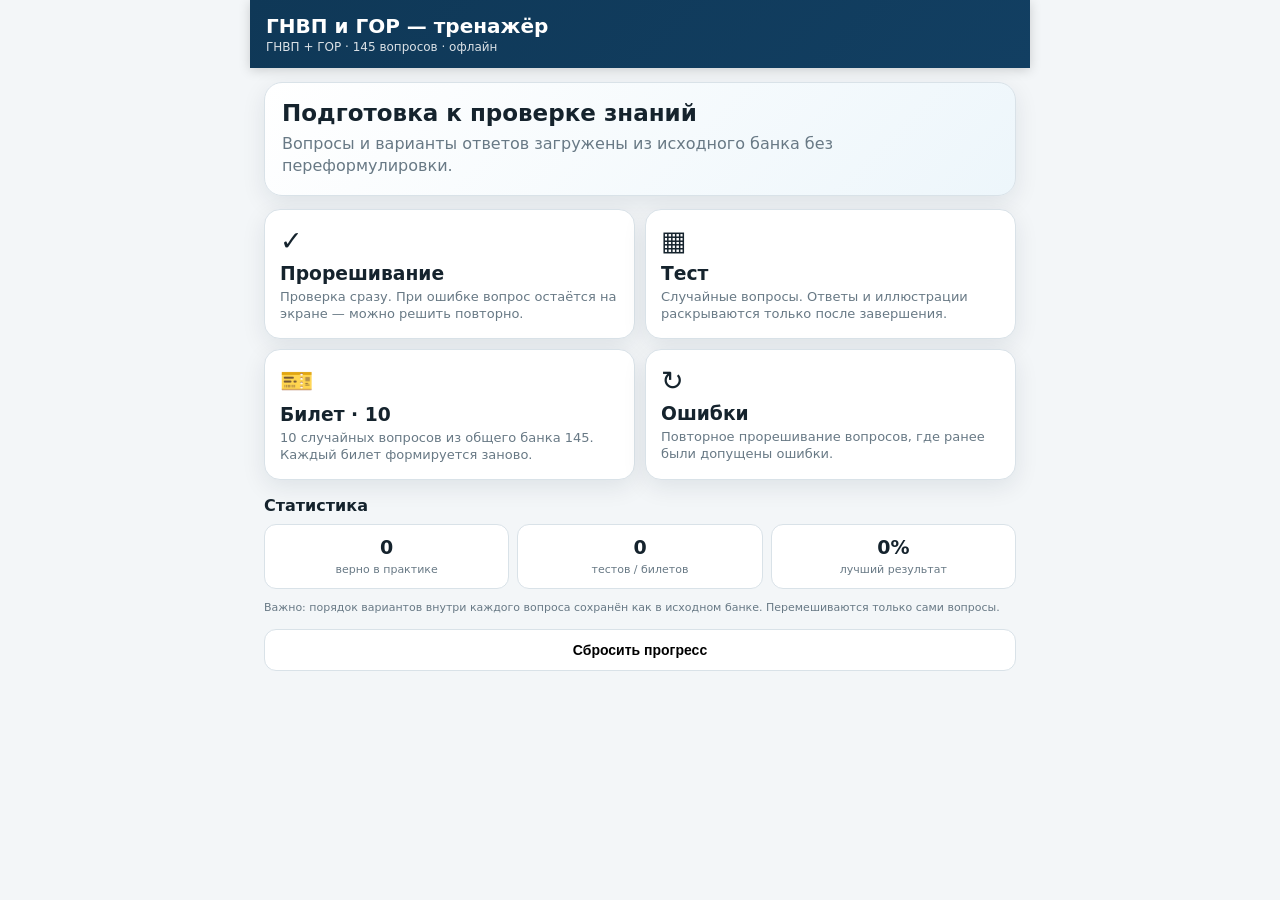
==== commit c134a461: "Fix white screen caused by reserved top name" ====
--- a/app/src/main/assets/index.html
+++ b/app/src/main/assets/index.html
@@ -33,20 +33,20 @@
 function saveStats(s){memoryStats=s;try{localStorage.setItem('trainerStatsV2',JSON.stringify(s))}catch(e){}}
 function clearStats(){memoryStats=emptyStats();try{localStorage.removeItem('trainerStatsV2')}catch(e){}}
 function esc(s){return String(s).replace(/[&<>"']/g,m=>({'&':'&amp;','<':'&lt;','>':'&gt;','"':'&quot;',"'":'&#039;'}[m]))}
-function top(title,back=true){return `<div class="topbar"><div class="row">${back?'<button class="back" onclick="goHome()">‹ Назад</button>':''}<div><div class="brand">${esc(title)}</div><div class="subtitle">ГНВП + ГОР · 145 вопросов · офлайн</div></div></div></div>`}
+function appHeader(title,back=true){return `<div class="topbar"><div class="row">${back?'<button class="back" onclick="goHome()">‹ Назад</button>':''}<div><div class="brand">${esc(title)}</div><div class="subtitle">ГНВП + ГОР · 145 вопросов · офлайн</div></div></div></div>`}
 function goHome(){state.screen='home';renderHome()}
-function renderHome(){const s=stats();app.innerHTML=top('ГНВП и ГОР — тренажёр',false)+`<div class="screen"><div class="hero"><h1>Подготовка к проверке знаний</h1><p>Вопросы и варианты ответов загружены из исходного банка без переформулировки.</p></div><div class="grid"><div class="card" onclick="openPractice()"><div class="icon">✓</div><h3>Прорешивание</h3><p>Проверка сразу. При ошибке вопрос остаётся на экране — можно решить повторно.</p></div><div class="card" onclick="openTestSettings()"><div class="icon">▦</div><h3>Тест</h3><p>Случайные вопросы. Ответы и иллюстрации раскрываются только после завершения.</p></div><div class="card" onclick="startTicket()"><div class="icon">🎫</div><h3>Билет · 10</h3><p>10 случайных вопросов из общего банка 145. Каждый билет формируется заново.</p></div><div class="card" onclick="openMistakes()"><div class="icon">↻</div><h3>Ошибки</h3><p>Повторное прорешивание вопросов, где ранее были допущены ошибки.</p></div></div><div class="section-title">Статистика</div><div class="stats"><div class="stat"><b>${s.practiceCorrect}</b><span>верно в практике</span></div><div class="stat"><b>${s.tests}</b><span>тестов / билетов</span></div><div class="stat"><b>${s.best}%</b><span>лучший результат</span></div></div><div class="source-note">Важно: порядок вариантов внутри каждого вопроса сохранён как в исходном банке. Перемешиваются только сами вопросы.</div><div class="actions"><button class="ghost" onclick="resetProgress()">Сбросить прогресс</button></div></div>`}
+function renderHome(){const s=stats();app.innerHTML=appHeader('ГНВП и ГОР — тренажёр',false)+`<div class="screen"><div class="hero"><h1>Подготовка к проверке знаний</h1><p>Вопросы и варианты ответов загружены из исходного банка без переформулировки.</p></div><div class="grid"><div class="card" onclick="openPractice()"><div class="icon">✓</div><h3>Прорешивание</h3><p>Проверка сразу. При ошибке вопрос остаётся на экране — можно решить повторно.</p></div><div class="card" onclick="openTestSettings()"><div class="icon">▦</div><h3>Тест</h3><p>Случайные вопросы. Ответы и иллюстрации раскрываются только после завершения.</p></div><div class="card" onclick="startTicket()"><div class="icon">🎫</div><h3>Билет · 10</h3><p>10 случайных вопросов из общего банка 145. Каждый билет формируется заново.</p></div><div class="card" onclick="openMistakes()"><div class="icon">↻</div><h3>Ошибки</h3><p>Повторное прорешивание вопросов, где ранее были допущены ошибки.</p></div></div><div class="section-title">Статистика</div><div class="stats"><div class="stat"><b>${s.practiceCorrect}</b><span>верно в практике</span></div><div class="stat"><b>${s.tests}</b><span>тестов / билетов</span></div><div class="stat"><b>${s.best}%</b><span>лучший результат</span></div></div><div class="source-note">Важно: порядок вариантов внутри каждого вопроса сохранён как в исходном банке. Перемешиваются только сами вопросы.</div><div class="actions"><button class="ghost" onclick="resetProgress()">Сбросить прогресс</button></div></div>`}
 function resetProgress(){if(confirm('Сбросить статистику и список ошибок?')){clearStats();renderHome()}}
 function filterQuestions(f){return f==='ALL'?QUESTIONS:QUESTIONS.filter(q=>q.domain===f)}
-function settingsBlock(action,title,practice=false){return top(title)+`<div class="screen"><div class="settings"><label>Раздел</label><select id="filter"><option value="ALL">Все вопросы — ГНВП + ГОР (145)</option><option value="ГНВП">Только ГНВП (120)</option><option value="ГОР">Только ГОР (25)</option></select>${practice?'<label>Порядок</label><select id="order"><option value="SEQ">По порядку</option><option value="RND">Случайно</option></select>':`<label>Количество вопросов</label><select id="count"><option>10</option><option>20</option><option selected>25</option><option>50</option><option>100</option><option>145</option></select>`}<div class="actions"><button class="primary" onclick="${action}">Начать</button></div></div></div>`}
+function settingsBlock(action,title,practice=false){return appHeader(title)+`<div class="screen"><div class="settings"><label>Раздел</label><select id="filter"><option value="ALL">Все вопросы — ГНВП + ГОР (145)</option><option value="ГНВП">Только ГНВП (120)</option><option value="ГОР">Только ГОР (25)</option></select>${practice?'<label>Порядок</label><select id="order"><option value="SEQ">По порядку</option><option value="RND">Случайно</option></select>':`<label>Количество вопросов</label><select id="count"><option>10</option><option>20</option><option selected>25</option><option>50</option><option>100</option><option>145</option></select>`}<div class="actions"><button class="primary" onclick="${action}">Начать</button></div></div></div>`}
 function openPractice(){app.innerHTML=settingsBlock('startPractice()','Прорешивание',true)}
-function startPractice(ids=null){state.mode='practice';state.index=0;state.answers={};let q;if(ids){q=QUESTIONS.filter(x=>ids.includes(x.id));q=shuffle(q)}else{const f=($('#filter')?$('#filter').value:'ALL');q=filterQuestions(f);if((($('#order')?$('#order').value:'SEQ'))==='RND')q=shuffle(q)}state.queue=q;if(!q.length){app.innerHTML=top('Ошибки')+'<div class="screen"><div class="empty">Ошибок пока нет.</div></div>';return}renderQuestion()}
+function startPractice(ids=null){state.mode='practice';state.index=0;state.answers={};let q;if(ids){q=QUESTIONS.filter(x=>ids.includes(x.id));q=shuffle(q)}else{const f=($('#filter')?$('#filter').value:'ALL');q=filterQuestions(f);if((($('#order')?$('#order').value:'SEQ'))==='RND')q=shuffle(q)}state.queue=q;if(!q.length){app.innerHTML=appHeader('Ошибки')+'<div class="screen"><div class="empty">Ошибок пока нет.</div></div>';return}renderQuestion()}
 function openMistakes(){startPractice(stats().wrongIds||[])}
 function openTestSettings(){app.innerHTML=settingsBlock('startTest()','Тест')}
 function startTest(){state.mode='test';state.index=0;state.answers={};const f=$('#filter').value;const pool=filterQuestions(f);const n=Math.min(parseInt($('#count').value),pool.length);state.queue=shuffle(pool).slice(0,n);renderQuestion()}
 function startTicket(){state.mode='ticket';state.index=0;state.answers={};state.ticketNo=Math.floor(1000+Math.random()*9000);state.queue=shuffle(QUESTIONS).slice(0,10);renderQuestion()}
 function visualHtml(q){return q.image?`<div class="visual"><div class="visual-note">Справочная иллюстрация после ответа. Текст вопроса и варианты берутся только из исходного банка.</div><img src="${q.image}" alt="Иллюстрация к вопросу"></div>`:''}
-function renderQuestion(){const q=state.queue[state.index];state.currentSelected=new Set(state.answers[q.id]||[]);const pct=state.index/state.queue.length*100;const opts=q.options;app.innerHTML=top(state.mode==='practice'?'Прорешивание':state.mode==='ticket'?`Билет №${state.ticketNo}`:'Тест')+`<div class="screen"><div class="qmeta"><span>${q.domain} · №${q.number}</span><span>${state.index+1} / ${state.queue.length}</span></div><div class="progress"><div class="bar" style="width:${pct}%"></div></div><div class="qcard"><div class="qtext">${esc(q.question)}</div><div class="small">${q.correct.length>1?'Выберите все правильные варианты.':'Выберите один правильный вариант.'}</div><div id="options">${opts.map(o=>`<div class="option" data-id="${o.id}" onclick="toggleOption('${o.id}')"><span class="badge">${o.id}</span><span class="otext">${esc(o.text)}</span></div>`).join('')}</div><div id="feedback" class="feedback"></div><div id="visualSlot"></div><div class="actions"><button class="primary" onclick="submitCurrent()">${state.mode==='practice'?'Проверить':'Сохранить ответ'}</button>${state.mode==='practice'?'<button class="secondary" onclick="showCorrect()">Показать ответ</button>':''}</div>${state.mode!=='practice'&&state.index>0?'<div class="actions"><button class="ghost" onclick="prevQuestion()">Назад</button></div>':''}</div></div>`;paintSelection()}
+function renderQuestion(){const q=state.queue[state.index];state.currentSelected=new Set(state.answers[q.id]||[]);const pct=state.index/state.queue.length*100;const opts=q.options;app.innerHTML=appHeader(state.mode==='practice'?'Прорешивание':state.mode==='ticket'?`Билет №${state.ticketNo}`:'Тест')+`<div class="screen"><div class="qmeta"><span>${q.domain} · №${q.number}</span><span>${state.index+1} / ${state.queue.length}</span></div><div class="progress"><div class="bar" style="width:${pct}%"></div></div><div class="qcard"><div class="qtext">${esc(q.question)}</div><div class="small">${q.correct.length>1?'Выберите все правильные варианты.':'Выберите один правильный вариант.'}</div><div id="options">${opts.map(o=>`<div class="option" data-id="${o.id}" onclick="toggleOption('${o.id}')"><span class="badge">${o.id}</span><span class="otext">${esc(o.text)}</span></div>`).join('')}</div><div id="feedback" class="feedback"></div><div id="visualSlot"></div><div class="actions"><button class="primary" onclick="submitCurrent()">${state.mode==='practice'?'Проверить':'Сохранить ответ'}</button>${state.mode==='practice'?'<button class="secondary" onclick="showCorrect()">Показать ответ</button>':''}</div>${state.mode!=='practice'&&state.index>0?'<div class="actions"><button class="ghost" onclick="prevQuestion()">Назад</button></div>':''}</div></div>`;paintSelection()}
 function toggleOption(id){const q=state.queue[state.index];if(q.correct.length===1)state.currentSelected=new Set([id]);else state.currentSelected.has(id)?state.currentSelected.delete(id):state.currentSelected.add(id);paintSelection()}
 function paintSelection(){document.querySelectorAll('.option').forEach(el=>el.classList.toggle('selected',state.currentSelected.has(el.dataset.id)))}
 function sameSet(a,b){a=[...a].sort();b=[...b].sort();return a.length===b.length&&a.every((x,i)=>x===b[i])}
@@ -55,9 +55,9 @@
 function markOptions(q,ok){document.querySelectorAll('.option').forEach(el=>{el.classList.remove('correct','wrong');if(ok&&q.correct.includes(el.dataset.id))el.classList.add('correct');if(!ok&&state.currentSelected.has(el.dataset.id))el.classList.add('wrong')})}
 function submitCurrent(){const q=state.queue[state.index];const selected=[...state.currentSelected];if(!selected.length){showFeedback('note','Выберите вариант ответа.');return}if(state.mode==='practice'){const ok=sameSet(selected,q.correct);let s=stats();if(ok){s.practiceCorrect++;s.wrongIds=(s.wrongIds||[]).filter(id=>id!==q.id);saveStats(s);markOptions(q,true);showFeedback('good','Верно. '+esc(q.correctExplanation));$('#visualSlot').innerHTML=visualHtml(q);document.querySelector('.actions').innerHTML='<button class="primary" onclick="nextPractice()">Следующий вопрос</button>'}else{s.practiceWrong++;if(!s.wrongIds.includes(q.id))s.wrongIds.push(q.id);saveStats(s);markOptions(q,false);showFeedback('bad','Неверно. '+esc(selectedWrongReason(q,selected))+' Попробуйте ещё раз.');}return}state.answers[q.id]=selected;if(state.index<state.queue.length-1){state.index++;renderQuestion()}else finishExam()}
 function showCorrect(){const q=state.queue[state.index];document.querySelectorAll('.option').forEach(el=>{if(q.correct.includes(el.dataset.id))el.classList.add('correct')});showFeedback('note','Правильный ответ показан зелёным. Можно выбрать его и проверить ещё раз.');$('#visualSlot').innerHTML=visualHtml(q)}
-function nextPractice(){if(state.index<state.queue.length-1){state.index++;renderQuestion()}else app.innerHTML=top('Прорешивание')+'<div class="screen"><div class="result"><div class="score">Готово</div><p>Вы дошли до конца выбранного набора.</p><div class="actions"><button class="primary" onclick="goHome()">На главную</button></div></div></div>'}
+function nextPractice(){if(state.index<state.queue.length-1){state.index++;renderQuestion()}else app.innerHTML=appHeader('Прорешивание')+'<div class="screen"><div class="result"><div class="score">Готово</div><p>Вы дошли до конца выбранного набора.</p><div class="actions"><button class="primary" onclick="goHome()">На главную</button></div></div></div>'}
 function prevQuestion(){if(state.index>0){state.index--;renderQuestion()}}
-function finishExam(){let correct=0,wrong=[];state.queue.forEach(q=>{const a=state.answers[q.id]||[];if(sameSet(a,q.correct))correct++;else wrong.push({q,a})});const pct=Math.round(correct/state.queue.length*100);let s=stats();s.tests++;s.best=Math.max(s.best||0,pct);wrong.forEach(x=>{if(!s.wrongIds.includes(x.q.id))s.wrongIds.push(x.q.id)});saveStats(s);app.innerHTML=top(state.mode==='ticket'?`Билет №${state.ticketNo}`:'Результат')+`<div class="screen"><div class="result"><div class="score">${pct}%</div><h2>${correct} из ${state.queue.length}</h2><div class="actions"><button class="primary" onclick="${state.mode==='ticket'?'startTicket()':'openTestSettings()'}">${state.mode==='ticket'?'Новый билет':'Новый тест'}</button><button class="secondary" onclick="goHome()">На главную</button></div></div>${wrong.length?`<div class="section-title">Разбор ошибок</div>${wrong.map(reviewHtml).join('')}`:'<div class="hero" style="margin-top:13px"><b>Ошибок нет.</b></div>'}</div>`}
+function finishExam(){let correct=0,wrong=[];state.queue.forEach(q=>{const a=state.answers[q.id]||[];if(sameSet(a,q.correct))correct++;else wrong.push({q,a})});const pct=Math.round(correct/state.queue.length*100);let s=stats();s.tests++;s.best=Math.max(s.best||0,pct);wrong.forEach(x=>{if(!s.wrongIds.includes(x.q.id))s.wrongIds.push(x.q.id)});saveStats(s);app.innerHTML=appHeader(state.mode==='ticket'?`Билет №${state.ticketNo}`:'Результат')+`<div class="screen"><div class="result"><div class="score">${pct}%</div><h2>${correct} из ${state.queue.length}</h2><div class="actions"><button class="primary" onclick="${state.mode==='ticket'?'startTicket()':'openTestSettings()'}">${state.mode==='ticket'?'Новый билет':'Новый тест'}</button><button class="secondary" onclick="goHome()">На главную</button></div></div>${wrong.length?`<div class="section-title">Разбор ошибок</div>${wrong.map(reviewHtml).join('')}`:'<div class="hero" style="margin-top:13px"><b>Ошибок нет.</b></div>'}</div>`}
 function reviewHtml(x){const q=x.q,chosen=x.a.map(id=>q.options.find(o=>o.id===id)).filter(Boolean),corr=q.correct.map(id=>q.options.find(o=>o.id===id)).filter(Boolean);return `<div class="review-item"><span class="pill">${q.domain} · №${q.number}</span><b style="display:block;margin-top:6px">${esc(q.question)}</b><div class="small"><b>Ваш ответ:</b> ${chosen.length?chosen.map(o=>o.id+' — '+esc(o.text)).join('; '):'нет ответа'}</div><div class="small"><b>Правильно:</b> ${corr.map(o=>o.id+' — '+esc(o.text)).join('; ')}</div><div class="small" style="margin-top:5px">${esc(q.wrongExplanation)}</div>${visualHtml(q)}</div>`}
 renderHome();
 window.__trainerReady=true;
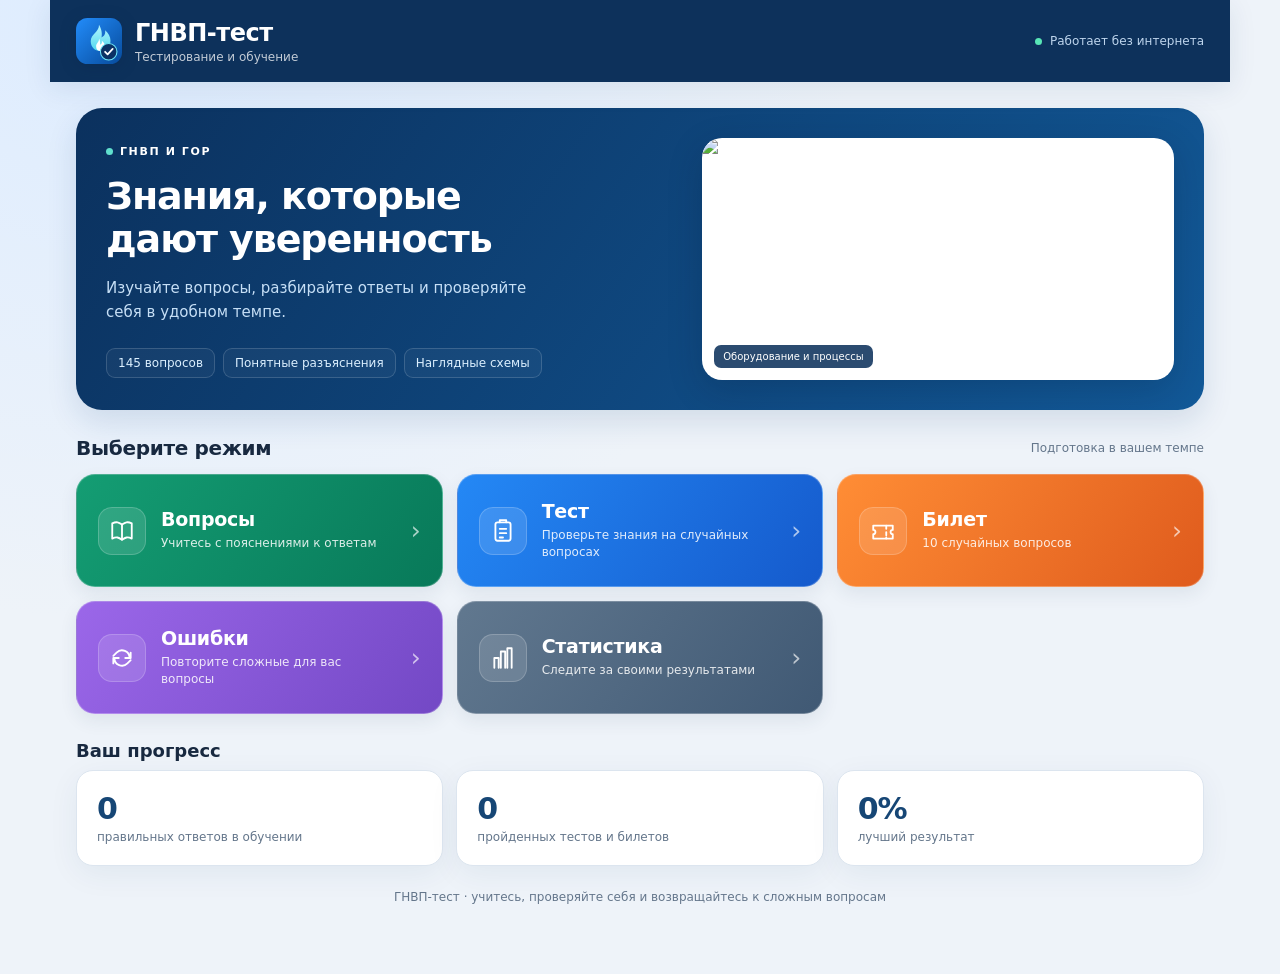
==== commit 11486e39: "Add modern interface, explanations, saved navigation and zoom" ====
--- a/app/src/main/assets/index.html
+++ b/app/src/main/assets/index.html
@@ -1,64 +1,98 @@
-<!doctype html>
-<html lang="ru"><head><meta charset="utf-8"><meta name="viewport" content="width=device-width,initial-scale=1,viewport-fit=cover"><meta name="theme-color" content="#123f62"><title>ГНВП и ГОР</title>
-<style>
-:root{--bg:#f3f6f8;--card:#fff;--text:#15232d;--muted:#687985;--blue:#123f62;--blue2:#147bea;--green:#07963a;--red:#d71920;--line:#d9e2e8;--amber:#b76d00;--shadow:0 7px 24px rgba(13,38,54,.09)}*{box-sizing:border-box}body{margin:0;background:var(--bg);color:var(--text);font-family:system-ui,-apple-system,"Segoe UI",Roboto,Arial,sans-serif}.app{max-width:780px;margin:auto;min-height:100vh;padding-bottom:30px}.topbar{position:sticky;top:0;z-index:20;background:linear-gradient(135deg,#0f3857,var(--blue));color:#fff;padding:14px 16px;box-shadow:0 2px 11px rgba(0,0,0,.17)}.brand{font-size:20px;font-weight:850}.subtitle{font-size:12px;opacity:.85;margin-top:2px}.screen{padding:14px}.hero,.card,.settings,.qcard,.result,.review-item{background:#fff;border:1px solid var(--line);box-shadow:var(--shadow)}.hero{border-radius:18px;padding:17px;margin-bottom:13px;background:linear-gradient(135deg,#fff,#edf6fb)}.hero h1{margin:0 0 7px;font-size:23px}.hero p{margin:0;color:var(--muted);line-height:1.4}.grid{display:grid;grid-template-columns:1fr 1fr;gap:10px}.card{border-radius:16px;padding:15px;cursor:pointer;min-height:126px}.card h3{margin:7px 0 4px}.card p{font-size:13px;color:var(--muted);line-height:1.35;margin:0}.icon{font-size:27px}.section-title{font-weight:850;margin:16px 0 9px}.stats{display:grid;grid-template-columns:repeat(3,1fr);gap:8px}.stat{background:#fff;border:1px solid var(--line);border-radius:12px;padding:11px;text-align:center}.stat b{font-size:19px;display:block}.stat span{font-size:11px;color:var(--muted)}button{border:0;border-radius:12px;padding:12px 13px;font-size:14px;font-weight:800;cursor:pointer}.primary{background:var(--blue2);color:#fff}.secondary{background:#e7f0f7;color:var(--blue)}.ghost{background:#fff;border:1px solid var(--line)}.back{background:transparent;color:#fff;padding:0;margin-right:10px}.row{display:flex;gap:9px;align-items:center;flex-wrap:wrap}.settings{border-radius:16px;padding:16px}label{font-size:13px;font-weight:800;display:block;margin:12px 0 5px}select{width:100%;padding:12px;border-radius:10px;border:1px solid #cbd7df;background:#fff;font-size:15px}.qmeta{display:flex;justify-content:space-between;color:var(--muted);font-size:12px}.progress{height:7px;background:#dce5ea;border-radius:99px;overflow:hidden;margin:9px 0 13px}.bar{height:100%;background:var(--blue2)}.qcard{border-radius:18px;padding:16px}.qtext{font-size:18px;font-weight:850;line-height:1.36;margin-bottom:13px}.small{font-size:12px;color:var(--muted);line-height:1.38}.option{display:flex;gap:10px;align-items:flex-start;padding:11px;border:1px solid #d7e0e6;border-radius:12px;margin:8px 0;background:#fff;cursor:pointer}.option.selected{border-color:var(--blue2);background:#edf6ff}.option.correct{border-color:#42ad66;background:#eaf8ef}.option.wrong{border-color:#e78b8b;background:#fff0f0}.badge{min-width:28px;height:28px;border-radius:9px;display:grid;place-items:center;background:#eef2f4;font-weight:850}.option.selected .badge{background:var(--blue2);color:#fff}.otext{font-size:14px;line-height:1.38}.feedback{margin-top:12px;border-radius:12px;padding:12px;line-height:1.42;display:none}.feedback.show{display:block}.feedback.good{background:#e7f7ec;color:#075d2b;border:1px solid #a6d9b8}.feedback.bad{background:#fff0f0;color:#991b1b;border:1px solid #ebb0b0}.feedback.note{background:#fff7e5;color:#7a4d00;border:1px solid #edd19a}.actions{display:flex;gap:8px;margin-top:13px}.actions button{flex:1}.result{border-radius:18px;padding:18px;text-align:center}.score{font-size:44px;font-weight:900;color:var(--blue2)}.review-item{border-radius:13px;padding:12px;margin:9px 0;text-align:left}.pill{display:inline-block;border-radius:99px;padding:4px 8px;background:#eaf2f7;color:var(--blue);font-size:11px;font-weight:850}.visual{margin-top:12px;padding:9px;border:1px solid var(--line);border-radius:14px;background:#fff}.visual img{display:block;width:100%;height:auto;border-radius:10px}.visual-note{font-size:11px;color:var(--muted);margin:0 0 7px}.empty{text-align:center;color:var(--muted);padding:35px 12px}.source-note{font-size:11px;color:var(--muted);margin-top:12px;line-height:1.35}.wide{grid-column:1/-1;min-height:auto}@media(max-width:480px){.screen{padding:11px}.grid{gap:8px}.card{padding:13px;min-height:118px}.qtext{font-size:17px}.otext{font-size:13px}}
-</style></head><body><div id="app" class="app"><div class="topbar"><div class="brand">ГНВП и ГОР — тренажёр</div></div><div class="screen"><div class="hero"><h1>Загрузка тренажёра…</h1><p>Открываем вопросы и ответы.</p></div></div></div><script>
-(function(){
-  window.__trainerReady=false;
-  function startupError(message){
-    var root=document.getElementById('app');
-    if(!root)return;
-    root.innerHTML='<div class="topbar"><div class="brand">ГНВП и ГОР</div></div><div class="screen"><div class="hero"><h1>Не удалось открыть тренажёр</h1><p>Закройте приложение и откройте снова. Если ошибка повторится, сообщите текст ниже.</p><pre id="startup-detail" style="white-space:pre-wrap;overflow-wrap:break-word"></pre><button class="primary" onclick="location.reload()">Повторить</button></div></div>';
-    document.getElementById('startup-detail').textContent=message;
-  }
-  window.addEventListener('error',function(e){if(!window.__trainerReady)startupError(e.message||'Ошибка загрузки файлов приложения');});
-  window.setTimeout(function(){if(!window.__trainerReady)startupError('Запуск страницы не завершён. Проверьте обновление Android System WebView.');},8000);
-})();
-</script><script src="questions.js"></script><script>
-const $=s=>document.querySelector(s), app=$('#app');
-const state={screen:'home'};
-const shuffle=a=>{a=[...a];for(let i=a.length-1;i>0;i--){const j=Math.floor(Math.random()*(i+1));[a[i],a[j]]=[a[j],a[i]]}return a};
-const emptyStats=()=>({practiceCorrect:0,practiceWrong:0,tests:0,best:0,wrongIds:[]});
-let memoryStats=emptyStats();
-function stats(){
-  let s=memoryStats;
-  try { const raw=localStorage.getItem('trainerStatsV2'); if(raw) s=JSON.parse(raw); } catch(e) {}
-  if(!s||typeof s!=='object'||Array.isArray(s))s=emptyStats();
-  const safe=emptyStats();
-  ['practiceCorrect','practiceWrong','tests','best'].forEach(k=>{if(typeof s[k]==='number'&&isFinite(s[k])&&s[k]>=0)safe[k]=s[k]});
-  safe.wrongIds=Array.isArray(s.wrongIds)?s.wrongIds.filter(id=>typeof id==='string'):[];
-  memoryStats=safe;
-  return safe;
-}
-function saveStats(s){memoryStats=s;try{localStorage.setItem('trainerStatsV2',JSON.stringify(s))}catch(e){}}
-function clearStats(){memoryStats=emptyStats();try{localStorage.removeItem('trainerStatsV2')}catch(e){}}
-function esc(s){return String(s).replace(/[&<>"']/g,m=>({'&':'&amp;','<':'&lt;','>':'&gt;','"':'&quot;',"'":'&#039;'}[m]))}
-function appHeader(title,back=true){return `<div class="topbar"><div class="row">${back?'<button class="back" onclick="goHome()">‹ Назад</button>':''}<div><div class="brand">${esc(title)}</div><div class="subtitle">ГНВП + ГОР · 145 вопросов · офлайн</div></div></div></div>`}
-function goHome(){state.screen='home';renderHome()}
-function renderHome(){const s=stats();app.innerHTML=appHeader('ГНВП и ГОР — тренажёр',false)+`<div class="screen"><div class="hero"><h1>Подготовка к проверке знаний</h1><p>Вопросы и варианты ответов загружены из исходного банка без переформулировки.</p></div><div class="grid"><div class="card" onclick="openPractice()"><div class="icon">✓</div><h3>Прорешивание</h3><p>Проверка сразу. При ошибке вопрос остаётся на экране — можно решить повторно.</p></div><div class="card" onclick="openTestSettings()"><div class="icon">▦</div><h3>Тест</h3><p>Случайные вопросы. Ответы и иллюстрации раскрываются только после завершения.</p></div><div class="card" onclick="startTicket()"><div class="icon">🎫</div><h3>Билет · 10</h3><p>10 случайных вопросов из общего банка 145. Каждый билет формируется заново.</p></div><div class="card" onclick="openMistakes()"><div class="icon">↻</div><h3>Ошибки</h3><p>Повторное прорешивание вопросов, где ранее были допущены ошибки.</p></div></div><div class="section-title">Статистика</div><div class="stats"><div class="stat"><b>${s.practiceCorrect}</b><span>верно в практике</span></div><div class="stat"><b>${s.tests}</b><span>тестов / билетов</span></div><div class="stat"><b>${s.best}%</b><span>лучший результат</span></div></div><div class="source-note">Важно: порядок вариантов внутри каждого вопроса сохранён как в исходном банке. Перемешиваются только сами вопросы.</div><div class="actions"><button class="ghost" onclick="resetProgress()">Сбросить прогресс</button></div></div>`}
-function resetProgress(){if(confirm('Сбросить статистику и список ошибок?')){clearStats();renderHome()}}
-function filterQuestions(f){return f==='ALL'?QUESTIONS:QUESTIONS.filter(q=>q.domain===f)}
-function settingsBlock(action,title,practice=false){return appHeader(title)+`<div class="screen"><div class="settings"><label>Раздел</label><select id="filter"><option value="ALL">Все вопросы — ГНВП + ГОР (145)</option><option value="ГНВП">Только ГНВП (120)</option><option value="ГОР">Только ГОР (25)</option></select>${practice?'<label>Порядок</label><select id="order"><option value="SEQ">По порядку</option><option value="RND">Случайно</option></select>':`<label>Количество вопросов</label><select id="count"><option>10</option><option>20</option><option selected>25</option><option>50</option><option>100</option><option>145</option></select>`}<div class="actions"><button class="primary" onclick="${action}">Начать</button></div></div></div>`}
-function openPractice(){app.innerHTML=settingsBlock('startPractice()','Прорешивание',true)}
-function startPractice(ids=null){state.mode='practice';state.index=0;state.answers={};let q;if(ids){q=QUESTIONS.filter(x=>ids.includes(x.id));q=shuffle(q)}else{const f=($('#filter')?$('#filter').value:'ALL');q=filterQuestions(f);if((($('#order')?$('#order').value:'SEQ'))==='RND')q=shuffle(q)}state.queue=q;if(!q.length){app.innerHTML=appHeader('Ошибки')+'<div class="screen"><div class="empty">Ошибок пока нет.</div></div>';return}renderQuestion()}
-function openMistakes(){startPractice(stats().wrongIds||[])}
-function openTestSettings(){app.innerHTML=settingsBlock('startTest()','Тест')}
-function startTest(){state.mode='test';state.index=0;state.answers={};const f=$('#filter').value;const pool=filterQuestions(f);const n=Math.min(parseInt($('#count').value),pool.length);state.queue=shuffle(pool).slice(0,n);renderQuestion()}
-function startTicket(){state.mode='ticket';state.index=0;state.answers={};state.ticketNo=Math.floor(1000+Math.random()*9000);state.queue=shuffle(QUESTIONS).slice(0,10);renderQuestion()}
-function visualHtml(q){return q.image?`<div class="visual"><div class="visual-note">Справочная иллюстрация после ответа. Текст вопроса и варианты берутся только из исходного банка.</div><img src="${q.image}" alt="Иллюстрация к вопросу"></div>`:''}
-function renderQuestion(){const q=state.queue[state.index];state.currentSelected=new Set(state.answers[q.id]||[]);const pct=state.index/state.queue.length*100;const opts=q.options;app.innerHTML=appHeader(state.mode==='practice'?'Прорешивание':state.mode==='ticket'?`Билет №${state.ticketNo}`:'Тест')+`<div class="screen"><div class="qmeta"><span>${q.domain} · №${q.number}</span><span>${state.index+1} / ${state.queue.length}</span></div><div class="progress"><div class="bar" style="width:${pct}%"></div></div><div class="qcard"><div class="qtext">${esc(q.question)}</div><div class="small">${q.correct.length>1?'Выберите все правильные варианты.':'Выберите один правильный вариант.'}</div><div id="options">${opts.map(o=>`<div class="option" data-id="${o.id}" onclick="toggleOption('${o.id}')"><span class="badge">${o.id}</span><span class="otext">${esc(o.text)}</span></div>`).join('')}</div><div id="feedback" class="feedback"></div><div id="visualSlot"></div><div class="actions"><button class="primary" onclick="submitCurrent()">${state.mode==='practice'?'Проверить':'Сохранить ответ'}</button>${state.mode==='practice'?'<button class="secondary" onclick="showCorrect()">Показать ответ</button>':''}</div>${state.mode!=='practice'&&state.index>0?'<div class="actions"><button class="ghost" onclick="prevQuestion()">Назад</button></div>':''}</div></div>`;paintSelection()}
-function toggleOption(id){const q=state.queue[state.index];if(q.correct.length===1)state.currentSelected=new Set([id]);else state.currentSelected.has(id)?state.currentSelected.delete(id):state.currentSelected.add(id);paintSelection()}
-function paintSelection(){document.querySelectorAll('.option').forEach(el=>el.classList.toggle('selected',state.currentSelected.has(el.dataset.id)))}
-function sameSet(a,b){a=[...a].sort();b=[...b].sort();return a.length===b.length&&a.every((x,i)=>x===b[i])}
-function selectedWrongReason(q,selected){if(q.correct.length>1)return q.wrongExplanation;const id=selected[0];const opt=q.options.find(o=>o.id===id);return (opt&&opt.feedback)||q.wrongExplanation}
-function showFeedback(kind,txt){const f=$('#feedback');f.className='feedback show '+kind;f.innerHTML=txt}
-function markOptions(q,ok){document.querySelectorAll('.option').forEach(el=>{el.classList.remove('correct','wrong');if(ok&&q.correct.includes(el.dataset.id))el.classList.add('correct');if(!ok&&state.currentSelected.has(el.dataset.id))el.classList.add('wrong')})}
-function submitCurrent(){const q=state.queue[state.index];const selected=[...state.currentSelected];if(!selected.length){showFeedback('note','Выберите вариант ответа.');return}if(state.mode==='practice'){const ok=sameSet(selected,q.correct);let s=stats();if(ok){s.practiceCorrect++;s.wrongIds=(s.wrongIds||[]).filter(id=>id!==q.id);saveStats(s);markOptions(q,true);showFeedback('good','Верно. '+esc(q.correctExplanation));$('#visualSlot').innerHTML=visualHtml(q);document.querySelector('.actions').innerHTML='<button class="primary" onclick="nextPractice()">Следующий вопрос</button>'}else{s.practiceWrong++;if(!s.wrongIds.includes(q.id))s.wrongIds.push(q.id);saveStats(s);markOptions(q,false);showFeedback('bad','Неверно. '+esc(selectedWrongReason(q,selected))+' Попробуйте ещё раз.');}return}state.answers[q.id]=selected;if(state.index<state.queue.length-1){state.index++;renderQuestion()}else finishExam()}
-function showCorrect(){const q=state.queue[state.index];document.querySelectorAll('.option').forEach(el=>{if(q.correct.includes(el.dataset.id))el.classList.add('correct')});showFeedback('note','Правильный ответ показан зелёным. Можно выбрать его и проверить ещё раз.');$('#visualSlot').innerHTML=visualHtml(q)}
-function nextPractice(){if(state.index<state.queue.length-1){state.index++;renderQuestion()}else app.innerHTML=appHeader('Прорешивание')+'<div class="screen"><div class="result"><div class="score">Готово</div><p>Вы дошли до конца выбранного набора.</p><div class="actions"><button class="primary" onclick="goHome()">На главную</button></div></div></div>'}
-function prevQuestion(){if(state.index>0){state.index--;renderQuestion()}}
-function finishExam(){let correct=0,wrong=[];state.queue.forEach(q=>{const a=state.answers[q.id]||[];if(sameSet(a,q.correct))correct++;else wrong.push({q,a})});const pct=Math.round(correct/state.queue.length*100);let s=stats();s.tests++;s.best=Math.max(s.best||0,pct);wrong.forEach(x=>{if(!s.wrongIds.includes(x.q.id))s.wrongIds.push(x.q.id)});saveStats(s);app.innerHTML=appHeader(state.mode==='ticket'?`Билет №${state.ticketNo}`:'Результат')+`<div class="screen"><div class="result"><div class="score">${pct}%</div><h2>${correct} из ${state.queue.length}</h2><div class="actions"><button class="primary" onclick="${state.mode==='ticket'?'startTicket()':'openTestSettings()'}">${state.mode==='ticket'?'Новый билет':'Новый тест'}</button><button class="secondary" onclick="goHome()">На главную</button></div></div>${wrong.length?`<div class="section-title">Разбор ошибок</div>${wrong.map(reviewHtml).join('')}`:'<div class="hero" style="margin-top:13px"><b>Ошибок нет.</b></div>'}</div>`}
-function reviewHtml(x){const q=x.q,chosen=x.a.map(id=>q.options.find(o=>o.id===id)).filter(Boolean),corr=q.correct.map(id=>q.options.find(o=>o.id===id)).filter(Boolean);return `<div class="review-item"><span class="pill">${q.domain} · №${q.number}</span><b style="display:block;margin-top:6px">${esc(q.question)}</b><div class="small"><b>Ваш ответ:</b> ${chosen.length?chosen.map(o=>o.id+' — '+esc(o.text)).join('; '):'нет ответа'}</div><div class="small"><b>Правильно:</b> ${corr.map(o=>o.id+' — '+esc(o.text)).join('; ')}</div><div class="small" style="margin-top:5px">${esc(q.wrongExplanation)}</div>${visualHtml(q)}</div>`}
-renderHome();
-window.__trainerReady=true;
+<!doctype html>
+<html lang="ru"><head><meta charset="utf-8"><meta name="viewport" content="width=device-width,initial-scale=1,viewport-fit=cover"><meta name="theme-color" content="#123f62"><title>ГНВП-тест</title>
+<style>
+:root{--bg:#f3f6f8;--card:#fff;--text:#15232d;--muted:#687985;--blue:#123f62;--blue2:#147bea;--green:#07963a;--red:#d71920;--line:#d9e2e8;--amber:#b76d00;--shadow:0 7px 24px rgba(13,38,54,.09)}*{box-sizing:border-box}body{margin:0;background:var(--bg);color:var(--text);font-family:system-ui,-apple-system,"Segoe UI",Roboto,Arial,sans-serif}.app{max-width:780px;margin:auto;min-height:100vh;padding-bottom:30px}.topbar{position:sticky;top:0;z-index:20;background:linear-gradient(135deg,#0f3857,var(--blue));color:#fff;padding:14px 16px;box-shadow:0 2px 11px rgba(0,0,0,.17)}.brand{font-size:20px;font-weight:850}.subtitle{font-size:12px;opacity:.85;margin-top:2px}.screen{padding:14px}.hero,.card,.settings,.qcard,.result,.review-item{background:#fff;border:1px solid var(--line);box-shadow:var(--shadow)}.hero{border-radius:18px;padding:17px;margin-bottom:13px;background:linear-gradient(135deg,#fff,#edf6fb)}.hero h1{margin:0 0 7px;font-size:23px}.hero p{margin:0;color:var(--muted);line-height:1.4}.grid{display:grid;grid-template-columns:1fr 1fr;gap:10px}.card{border-radius:16px;padding:15px;cursor:pointer;min-height:126px}.card h3{margin:7px 0 4px}.card p{font-size:13px;color:var(--muted);line-height:1.35;margin:0}.icon{font-size:27px}.section-title{font-weight:850;margin:16px 0 9px}.stats{display:grid;grid-template-columns:repeat(3,1fr);gap:8px}.stat{background:#fff;border:1px solid var(--line);border-radius:12px;padding:11px;text-align:center}.stat b{font-size:19px;display:block}.stat span{font-size:11px;color:var(--muted)}button{border:0;border-radius:12px;padding:12px 13px;font-size:14px;font-weight:800;cursor:pointer}.primary{background:var(--blue2);color:#fff}.secondary{background:#e7f0f7;color:var(--blue)}.ghost{background:#fff;border:1px solid var(--line)}.back{background:transparent;color:#fff;padding:0;margin-right:10px}.row{display:flex;gap:9px;align-items:center;flex-wrap:wrap}.settings{border-radius:16px;padding:16px}label{font-size:13px;font-weight:800;display:block;margin:12px 0 5px}select{width:100%;padding:12px;border-radius:10px;border:1px solid #cbd7df;background:#fff;font-size:15px}.qmeta{display:flex;justify-content:space-between;color:var(--muted);font-size:12px}.progress{height:7px;background:#dce5ea;border-radius:99px;overflow:hidden;margin:9px 0 13px}.bar{height:100%;background:var(--blue2)}.qcard{border-radius:18px;padding:16px}.qtext{font-size:18px;font-weight:850;line-height:1.36;margin-bottom:13px}.small{font-size:12px;color:var(--muted);line-height:1.38}.option{display:flex;gap:10px;align-items:flex-start;padding:11px;border:1px solid #d7e0e6;border-radius:12px;margin:8px 0;background:#fff;cursor:pointer}.option.selected{border-color:var(--blue2);background:#edf6ff}.option.correct{border-color:#42ad66;background:#eaf8ef}.option.wrong{border-color:#e78b8b;background:#fff0f0}.badge{min-width:28px;height:28px;border-radius:9px;display:grid;place-items:center;background:#eef2f4;font-weight:850}.option.selected .badge{background:var(--blue2);color:#fff}.otext{font-size:14px;line-height:1.38}.feedback{margin-top:12px;border-radius:12px;padding:12px;line-height:1.42;display:none}.feedback.show{display:block}.feedback.good{background:#e7f7ec;color:#075d2b;border:1px solid #a6d9b8}.feedback.bad{background:#fff0f0;color:#991b1b;border:1px solid #ebb0b0}.feedback.note{background:#fff7e5;color:#7a4d00;border:1px solid #edd19a}.actions{display:flex;gap:8px;margin-top:13px}.actions button{flex:1}.result{border-radius:18px;padding:18px;text-align:center}.score{font-size:44px;font-weight:900;color:var(--blue2)}.review-item{border-radius:13px;padding:12px;margin:9px 0;text-align:left}.pill{display:inline-block;border-radius:99px;padding:4px 8px;background:#eaf2f7;color:var(--blue);font-size:11px;font-weight:850}.visual{margin-top:12px;padding:9px;border:1px solid var(--line);border-radius:14px;background:#fff}.visual img{display:block;width:100%;height:auto;border-radius:10px}.visual-note{font-size:11px;color:var(--muted);margin:0 0 7px}.empty{text-align:center;color:var(--muted);padding:35px 12px}.source-note{font-size:11px;color:var(--muted);margin-top:12px;line-height:1.35}.wide{grid-column:1/-1;min-height:auto}@media(max-width:480px){.screen{padding:11px}.grid{gap:8px}.card{padding:13px;min-height:118px}.qtext{font-size:17px}.otext{font-size:13px}}
+
+@media(min-width:900px){.app{max-width:1100px}.screen{padding:24px}.grid{grid-template-columns:repeat(4,1fr)}.hero{padding:26px}.hero h1{font-size:30px}.qcard{padding:28px}.qtext{font-size:23px}.otext{font-size:18px}.option{padding:16px}.settings{max-width:680px;margin:auto}.stats{max-width:700px;margin:auto}.visual img{max-height:650px;object-fit:contain}}
+.gallery{display:grid;grid-template-columns:repeat(auto-fit,minmax(260px,1fr));gap:16px}.gallery-card{background:white;border:1px solid var(--line);border-radius:16px;padding:16px}.gallery-card img{width:100%;height:220px;object-fit:contain;cursor:zoom-in}.gallery-card h2{font-size:18px}.visual img{cursor:zoom-in}.image-dialog{border:0;border-radius:16px;padding:16px;max-width:96vw;max-height:94vh;width:1100px}.image-dialog::backdrop{background:rgba(0,0,0,.75)}.image-dialog img{display:block;width:100%;max-height:75vh;object-fit:contain}.image-dialog .row{justify-content:space-between;margin-bottom:10px}.image-dialog button{font-size:16px}.gallery-intro{color:var(--muted);line-height:1.5}
+.feedback-title{font-size:19px;font-weight:850;margin-bottom:9px}.answer-detail{margin-top:9px;line-height:1.5}.retry-note{margin-top:11px;font-size:13px}.feedback{padding:17px}
+</style><link rel="stylesheet" href="modern-ui.css"><link rel="icon" href="app-icon.svg" type="image/svg+xml"></head><body><div id="app" class="app"><div class="topbar"><div class="brand">ГНВП-тест</div></div><div class="screen"><div class="hero"><h1>Загрузка тренажёра…</h1><p>Открываем вопросы и ответы.</p></div></div></div><script>
+(function(){
+  window.__trainerReady=false;
+  function startupError(message){
+    var root=document.getElementById('app');
+    if(!root)return;
+    root.innerHTML='<div class="topbar"><div class="brand">ГНВП-тест</div></div><div class="screen"><div class="hero"><h1>Не удалось открыть тренажёр</h1><p>Закройте приложение и откройте снова. Если ошибка повторится, сообщите текст ниже.</p><pre id="startup-detail" style="white-space:pre-wrap;overflow-wrap:break-word"></pre><button class="primary" onclick="location.reload()">Повторить</button></div></div>';
+    document.getElementById('startup-detail').textContent=message;
+  }
+  window.addEventListener('error',function(e){if(!window.__trainerReady)startupError(e.message||'Ошибка загрузки файлов приложения');});
+  window.setTimeout(function(){if(!window.__trainerReady)startupError('Запуск страницы не завершён. Обновите страницу. Если ошибка повторяется, сообщите её текст.');},8000);
+})();
+</script><script src="questions.js"></script><script>
+const $=s=>document.querySelector(s), app=$('#app');
+const state={screen:'home'};
+const shuffle=a=>{a=[...a];for(let i=a.length-1;i>0;i--){const j=Math.floor(Math.random()*(i+1));[a[i],a[j]]=[a[j],a[i]]}return a};
+const emptyStats=()=>({practiceCorrect:0,practiceWrong:0,tests:0,best:0,wrongIds:[]});
+let memoryStats=emptyStats();
+function stats(){
+  let s=memoryStats;
+  try { const raw=localStorage.getItem('trainerStatsV2'); if(raw) s=JSON.parse(raw); } catch(e) {}
+  if(!s||typeof s!=='object'||Array.isArray(s))s=emptyStats();
+  const safe=emptyStats();
+  ['practiceCorrect','practiceWrong','tests','best'].forEach(k=>{if(typeof s[k]==='number'&&isFinite(s[k])&&s[k]>=0)safe[k]=s[k]});
+  safe.wrongIds=Array.isArray(s.wrongIds)?s.wrongIds.filter(id=>typeof id==='string'):[];
+  memoryStats=safe;
+  return safe;
+}
+function saveStats(s){memoryStats=s;try{localStorage.setItem('trainerStatsV2',JSON.stringify(s))}catch(e){}}
+function clearStats(){memoryStats=emptyStats();try{localStorage.removeItem('trainerStatsV2')}catch(e){}}
+function esc(s){return String(s).replace(/[&<>"']/g,m=>({'&':'&amp;','<':'&lt;','>':'&gt;','"':'&quot;',"'":'&#039;'}[m]))}
+function uiIcon(name){const paths={book:'<path d="M3 5c4-2 6-1 9 1 3-2 5-3 9-1v14c-4-2-6-1-9 1-3-2-5-3-9-1Z"/><path d="M12 6v14"/>',test:'<rect x="5" y="4" width="14" height="17" rx="2"/><path d="M9 4V2h6v2M9 10h6m-6 4h6m-6 4h3"/>',ticket:'<path d="M3 7h18v4a2 2 0 0 0 0 4v4H3v-4a2 2 0 0 0 0-4Z"/><path d="M15 7v3m0 3v3m0 2v1"/>',repeat:'<path d="M20 7v5h-5M4 17v-5h5M19 12a7 7 0 0 0-12-5L4 10m1 2a7 7 0 0 0 12 5l3-3"/>',image:'<rect x="3" y="3" width="18" height="18" rx="3"/><circle cx="8" cy="8" r="1.5"/><path d="m3 17 6-6 4 4 3-3 5 5"/>',stats:'<path d="M4 21V12h4v9m2 0V6h4v15m2 0V3h4v18"/>'};return '<svg viewBox="0 0 24 24" fill="none" stroke="currentColor" stroke-width="1.7" stroke-linecap="round" stroke-linejoin="round" aria-hidden="true">'+paths[name]+'</svg>'}
+function openStatistics(){const s=stats(),total=s.practiceCorrect+s.practiceWrong;app.innerHTML=appHeader('Статистика')+`<div class="screen"><div class="hero stat-summary"><h1>Ваши результаты</h1><p>Каждый ответ помогает понять, какие темы нужно повторить.</p></div><div class="stats"><div class="stat"><b>${s.practiceCorrect}</b><span>правильных ответов</span></div><div class="stat"><b>${total?Math.round(s.practiceCorrect/total*100):0}%</b><span>верных попыток в обучении</span></div><div class="stat"><b>${s.tests}</b><span>тестов и билетов</span></div><div class="stat"><b>${s.practiceWrong}</b><span>ошибочных попыток</span></div><div class="stat"><b>${s.wrongIds.length}</b><span>вопросов для повторения</span></div><div class="stat"><b>${s.best}%</b><span>лучший результат теста</span></div></div><p class="stats-description">Статистика хранится в этом браузере. В обучении учитываются все попытки ответа, включая повторные.</p><div class="actions"><button class="primary" onclick="openMistakes()">Повторить ошибки</button><button class="ghost" onclick="resetProgress()">Сбросить прогресс</button></div></div>`}
+function setIllustrationZoom(value){const dialog=document.getElementById('image-dialog');if(!dialog||!dialog.open)return;const zoom=Math.max(50,Math.min(400,Math.round(value))),stage=dialog.querySelector('.image-stage'),img=stage.querySelector('img'),previous=Number(dialog.dataset.zoom||100),cx=(stage.scrollLeft+stage.clientWidth/2)/previous,cy=(stage.scrollTop+stage.clientHeight/2)/previous;dialog.dataset.zoom=zoom;const base=stage.clientWidth-(innerWidth<=520?16:32);img.style.width=base*zoom/100+'px';dialog.querySelector('output').textContent=zoom+'%';dialog.querySelector('input').value=zoom;dialog.querySelector('[data-zoom="minus"]').disabled=zoom===50;dialog.querySelector('[data-zoom="plus"]').disabled=zoom===400;if(zoom<=100){stage.scrollLeft=0;stage.scrollTop=0}else{stage.scrollLeft=cx*zoom-stage.clientWidth/2;stage.scrollTop=cy*zoom-stage.clientHeight/2}}
+function changeIllustrationZoom(delta){const dialog=document.getElementById('image-dialog');if(dialog)setIllustrationZoom(Number(dialog.dataset.zoom||100)+delta)}
+let memoryPractice={answers:{},session:null};
+function loadPractice(){let data=memoryPractice;try{const raw=localStorage.getItem('trainerPracticeV1');if(raw)data=JSON.parse(raw)}catch(e){}const safe={answers:{},session:null};if(data&&typeof data==='object'){for(const q of QUESTIONS){const a=data.answers&&data.answers[q.id];if(!a||!Array.isArray(a.selected))continue;const selected=[...new Set(a.selected.filter(id=>q.options.some(o=>o.id===id)))];safe.answers[q.id]={selected,checked:a.checked===true,revealed:a.revealed===true}}const s=data.session;if(s&&Array.isArray(s.ids)){const ids=[...new Set(s.ids.filter(id=>QUESTIONS.some(q=>q.id===id)))];if(ids.length)safe.session={ids,index:Math.max(0,Math.min(ids.length-1,Number.isInteger(s.index)?s.index:0))}}}memoryPractice=safe;return safe}
+function savePractice(data){memoryPractice=data;try{localStorage.setItem('trainerPracticeV1',JSON.stringify(data))}catch(e){}}
+function savePracticeSession(){if(state.mode!=='practice'||!state.queue||!state.queue.length)return;const data=loadPractice();data.session={ids:state.queue.map(q=>q.id),index:state.index};savePractice(data)}
+function rememberPracticeAnswer(checked=false,revealed=false){const q=state.queue[state.index],data=loadPractice();data.answers[q.id]={selected:[...state.currentSelected],checked,revealed};savePractice(data);savePracticeSession()}
+function restorePracticeFeedback(){if(state.mode!=='practice')return;const q=state.queue[state.index],a=loadPractice().answers[q.id];if(!a)return;if(a.checked){const ok=sameSet(a.selected,q.correct);markOptions(q,ok);showFeedback(ok?'good':'bad',answerFeedback(q,a.selected,ok));if(ok)$('#visualSlot').innerHTML=visualHtml(q)}else if(a.revealed){document.querySelectorAll('.option').forEach(el=>{if(q.correct.includes(el.dataset.id))el.classList.add('correct')});showFeedback('note',answerFeedback(q,[],false,true));$('#visualSlot').innerHTML=visualHtml(q)}}
+function resetPracticeAnswers(){if(!confirm('Сбросить все сохранённые ответы в разделе «Вопросы»? Статистика останется.'))return;memoryPractice={answers:{},session:null};try{localStorage.removeItem('trainerPracticeV1')}catch(e){}state.answers={};openPractice()}
+function continuePractice(){const session=loadPractice().session;if(!session){openPractice();return}state.mode='practice';state.answers={};state.queue=session.ids.map(id=>QUESTIONS.find(q=>q.id===id)).filter(Boolean);state.index=Math.min(session.index,state.queue.length-1);renderQuestion()}
+function movePractice(delta){if(state.mode!=='practice')return;const index=state.index+delta;if(index<0||index>=state.queue.length)return;state.index=index;renderQuestion()}
+function appHeader(title,back=true){return `<div class="topbar"><div class="header-row">${back?'<button class="back" aria-label="На главную" onclick="goHome()">‹</button>':''}<img class="brand-logo" src="app-icon.svg" alt=""><div><div class="brand">ГНВП-тест</div><div class="subtitle">${back?esc(title):'Тестирование и обучение'}</div></div><div class="online-badge"><i></i>Работает без интернета</div></div></div>`}
+function goHome(){state.screen='home';renderHome()}
+function renderHome(){const s=stats();const modes=[['questions','book','Вопросы','Учитесь с пояснениями к ответам','openPractice()'],['test','test','Тест','Проверьте знания на случайных вопросах','openTestSettings()'],['ticket','ticket','Билет','10 случайных вопросов','startTicket()'],['mistakes','repeat','Ошибки','Повторите сложные для вас вопросы','openMistakes()'],['stats','stats','Статистика','Следите за своими результатами','openStatistics()']];app.innerHTML=appHeader('',false)+`<main class="screen"><section class="home-hero"><div class="hero-copy"><span class="eyebrow">ГНВП и ГОР</span><h1>Знания, которые<br>дают уверенность</h1><p>Изучайте вопросы, разбирайте ответы и проверяйте себя в удобном темпе.</p><div class="hero-tags"><span>145 вопросов</span><span>Понятные разъяснения</span><span>Наглядные схемы</span></div></div><div class="hero-art"><img src="images/ready-075.png" alt="Противовыбросовое оборудование"><span>Оборудование и процессы</span></div></section><div class="section-heading"><h2>Выберите режим</h2><span>Подготовка в вашем темпе</span></div><div class="grid home-grid">${modes.map(([color,icon,title,description,action])=>`<button class="mode-card mode-${color}" onclick="${action}"><span class="mode-icon">${uiIcon(icon)}</span><span class="mode-copy"><h3>${title}</h3><p>${description}</p></span><span class="mode-arrow" aria-hidden="true">›</span></button>`).join('')}</div><div class="section-title">Ваш прогресс</div><div class="stats"><div class="stat"><b>${s.practiceCorrect}</b><span>правильных ответов в обучении</span></div><div class="stat"><b>${s.tests}</b><span>пройденных тестов и билетов</span></div><div class="stat"><b>${s.best}%</b><span>лучший результат</span></div></div><p class="home-footer">ГНВП-тест · учитесь, проверяйте себя и возвращайтесь к сложным вопросам</p></main>`}
+function resetProgress(){if(confirm('Сбросить статистику и список ошибок?')){clearStats();renderHome()}}
+function filterQuestions(f){return f==='ALL'?QUESTIONS:QUESTIONS.filter(q=>q.domain===f)}
+function settingsBlock(action,title,practice=false){return appHeader(title)+`<div class="screen"><div class="settings"><label>Раздел</label><select id="filter"><option value="ALL">Все вопросы — ГНВП + ГОР (145)</option><option value="ГНВП">Только ГНВП (120)</option><option value="ГОР">Только ГОР (25)</option></select>${practice?'<label>Порядок</label><select id="order"><option value="SEQ">По порядку</option><option value="RND">Случайно</option></select>':`<label>Количество вопросов</label><select id="count"><option>10</option><option>20</option><option selected>25</option><option>50</option><option>100</option><option>145</option></select>`}<div class="actions"><button class="primary" onclick="${action}">Начать</button></div></div></div>`}
+function openPractice(){const data=loadPractice(),count=Object.values(data.answers).filter(a=>a.selected.length).length;app.innerHTML=settingsBlock('startPractice()','Настройки вопросов',true);const panel=$('.settings');panel.innerHTML+=`<div class="practice-save-info"><b>Ответы сохраняются автоматически</b><p>Выбраны ответы на ${count} из ${QUESTIONS.length} вопросов. Можно возвращаться к ним и продолжать после закрытия приложения.</p>${data.session?'<button class="secondary" onclick="continuePractice()">Продолжить с последнего вопроса</button>':''}<div class="practice-reset"><button class="ghost" onclick="resetPracticeAnswers()">Сбросить сохранённые ответы</button><p class="small">Очистит выбранные ответы и разъяснения в разделе «Вопросы». Статистика тестов сохраняется.</p></div></div>`}
+function startPractice(ids=null){state.mode='practice';state.index=0;state.answers={};let q;if(ids){q=QUESTIONS.filter(x=>ids.includes(x.id));q=shuffle(q)}else{const f=($('#filter')?$('#filter').value:'ALL');q=filterQuestions(f);if((($('#order')?$('#order').value:'SEQ'))==='RND')q=shuffle(q)}state.queue=q;if(!q.length){app.innerHTML=appHeader('Ошибки')+'<div class="screen"><div class="empty">Ошибок пока нет.</div></div>';return}savePracticeSession();renderQuestion()}
+function openMistakes(){startPractice(stats().wrongIds||[])}
+function openTestSettings(){app.innerHTML=settingsBlock('startTest()','Тест')}
+function startTest(){state.mode='test';state.index=0;state.answers={};const f=$('#filter').value;const pool=filterQuestions(f);const n=Math.min(parseInt($('#count').value),pool.length);state.queue=shuffle(pool).slice(0,n);renderQuestion()}
+function startTicket(){state.mode='ticket';state.index=0;state.answers={};state.ticketNo=Math.floor(1000+Math.random()*9000);state.queue=shuffle(QUESTIONS).slice(0,10);renderQuestion()}
+function visualHtml(q){return q.image?`<div class="visual"><div class="visual-note">Иллюстрация к вопросу</div><button class="thumbnail" aria-label="Увеличить иллюстрацию к вопросу ${q.number}" onclick="enlargeIllustration('${q.id}')"><img src="${esc(q.image)}" alt="Иллюстрация к вопросу ${q.number}"></button><div class="small">Нажмите на изображение, чтобы приблизить детали.</div></div>`:''}
+function enlargeIllustration(id){const q=QUESTIONS.find(q=>q.id===id);if(!q||!q.image)return;let dialog=document.getElementById('image-dialog');if(!dialog){dialog=document.createElement('dialog');dialog.id='image-dialog';dialog.className='image-dialog';document.body.appendChild(dialog);dialog.addEventListener('click',e=>{if(e.target===dialog)dialog.close()});dialog.addEventListener('keydown',e=>{if(e.target.tagName==='INPUT')return;if(e.key==='+'||e.key==='='){e.preventDefault();changeIllustrationZoom(25)}else if(e.key==='-'){e.preventDefault();changeIllustrationZoom(-25)}});window.addEventListener('resize',()=>{if(dialog.open)setIllustrationZoom(Number(dialog.dataset.zoom))})}dialog.innerHTML=`<div class="image-toolbar"><b class="image-title" id="image-title">${esc(q.domain)} · Вопрос №${q.number}</b><div class="zoom-controls"><button data-zoom="minus" aria-label="Уменьшить" onclick="changeIllustrationZoom(-25)">−</button><output aria-live="polite">100%</output><button data-zoom="plus" aria-label="Приблизить" onclick="changeIllustrationZoom(25)">+</button><input aria-label="Масштаб иллюстрации" type="range" min="50" max="400" step="25" value="100" oninput="setIllustrationZoom(this.value)"><button class="zoom-reset" onclick="setIllustrationZoom(100)">Сбросить</button></div><button class="close-image" aria-label="Закрыть иллюстрацию" onclick="document.getElementById('image-dialog').close()">×</button></div><div class="image-stage" tabindex="0" aria-label="Область просмотра иллюстрации"><img src="${esc(q.image)}" alt="Иллюстрация к вопросу ${q.number}" draggable="false"></div><div class="image-caption"><p>${esc(q.question)}</p><span>Масштаб: кнопки + и −, ползунок или колесо мыши. Увеличенную схему можно перетаскивать.</span></div>`;dialog.setAttribute('aria-labelledby','image-title');dialog.dataset.zoom=100;dialog.showModal();setIllustrationZoom(100);const stage=dialog.querySelector('.image-stage');stage.addEventListener('wheel',e=>{e.preventDefault();changeIllustrationZoom(e.deltaY<0?25:-25)},{passive:false});let drag=null;stage.addEventListener('pointerdown',e=>{if(e.pointerType!=='mouse'||e.button!==0)return;drag={x:e.clientX,y:e.clientY,left:stage.scrollLeft,top:stage.scrollTop};stage.setPointerCapture(e.pointerId);e.preventDefault()});stage.addEventListener('pointermove',e=>{if(!drag)return;stage.scrollLeft=drag.left-(e.clientX-drag.x);stage.scrollTop=drag.top-(e.clientY-drag.y)});const stop=()=>drag=null;stage.addEventListener('pointerup',stop);stage.addEventListener('pointercancel',stop);stage.addEventListener('lostpointercapture',stop)}
+function renderQuestion(){const q=state.queue[state.index];const saved=state.mode==='practice'?loadPractice().answers[q.id]:null;state.currentSelected=new Set(saved?saved.selected:state.answers[q.id]||[]);const pct=state.index/state.queue.length*100,opts=q.options;app.innerHTML=appHeader(state.mode==='practice'?'Вопросы':state.mode==='ticket'?`Билет №${state.ticketNo}`:'Тест')+`<div class="screen"><div class="qmeta"><span>${q.domain} · №${q.number}</span><span>${state.index+1} / ${state.queue.length}</span></div><div class="progress"><div class="bar" style="width:${pct}%"></div></div><div class="qcard"><div class="qtext">${esc(q.question)}</div><div class="small">${q.correct.length>1?'Выберите все правильные варианты.':'Выберите один правильный вариант.'}</div><div id="options">${opts.map(o=>`<div class="option" data-id="${o.id}" onclick="toggleOption('${o.id}')"><span class="badge">${o.id}</span><span class="otext">${esc(o.text)}</span></div>`).join('')}</div><div id="feedback" class="feedback"></div><div id="visualSlot"></div><div class="actions answer-actions"><button class="primary" onclick="submitCurrent()">${state.mode==='practice'?'Проверить':'Сохранить ответ'}</button>${state.mode==='practice'?'<button class="secondary" onclick="showCorrect()">Показать ответ</button>':''}</div>${state.mode==='practice'?`<div class="practice-navigation"><button class="ghost" onclick="movePractice(-1)" ${state.index===0?'disabled':''}>‹ Назад</button><span>Ответ сохраняется автоматически</span><button class="primary" onclick="movePractice(1)" ${state.index===state.queue.length-1?'disabled':''}>Вперёд ›</button></div><div class="practice-settings-link"><button class="secondary" onclick="openPractice()">Настройки вопросов</button></div>`:state.index>0?'<div class="actions"><button class="ghost" onclick="prevQuestion()">Назад</button></div>':''}</div></div>`;paintSelection();restorePracticeFeedback();if(state.mode==='practice')savePracticeSession()}
+function toggleOption(id){const q=state.queue[state.index],previous=[...state.currentSelected];if(q.correct.length===1)state.currentSelected=new Set([id]);else state.currentSelected.has(id)?state.currentSelected.delete(id):state.currentSelected.add(id);paintSelection();if(state.mode==='practice'&&!sameSet(previous,[...state.currentSelected])){rememberPracticeAnswer();document.querySelectorAll('.option').forEach(el=>el.classList.remove('correct','wrong'));$('#feedback').className='feedback';$('#feedback').innerHTML='';$('#visualSlot').innerHTML=''}}
+function paintSelection(){document.querySelectorAll('.option').forEach(el=>el.classList.toggle('selected',state.currentSelected.has(el.dataset.id)))}
+function sameSet(a,b){a=[...a].sort();b=[...b].sort();return a.length===b.length&&a.every((x,i)=>x===b[i])}
+function selectedWrongReason(q,selected){if(q.correct.length>1)return q.wrongExplanation;const id=selected[0];const opt=q.options.find(o=>o.id===id);return (opt&&opt.feedback)||q.wrongExplanation}
+
+function answerFeedback(q,selected,ok,reveal=false){
+ const optionText=id=>{const o=q.options.find(o=>o.id===id);return o?esc(o.id+' — '+o.text):''};
+ const correct=q.correct.map(optionText).join('<br>');
+ let details='';
+ if(!ok&&!reveal){
+  const extra=selected.filter(id=>!q.correct.includes(id));
+  const missing=q.correct.filter(id=>!selected.includes(id));
+  if(q.correct.length>1){
+   if(extra.length)details+='<div class="answer-detail"><b>Выбрано лишнее:</b><br>'+extra.map(optionText).join('<br>')+'</div>';
+   if(missing.length)details+='<div class="answer-detail"><b>Не выбрано:</b><br>'+missing.map(optionText).join('<br>')+'</div>';
+  }else details='<div class="answer-detail"><b>Ваш ответ:</b><br>'+selected.map(optionText).join('<br>')+'</div>';
+ }
+ return '<div class="feedback-title">'+(reveal?'Разъяснение ответа':ok?'Верно':'Ответ неверный')+'</div>'+details+'<div class="answer-detail"><b>Правильный ответ:</b><br>'+correct+'</div><div class="answer-detail"><b>Почему:</b> '+esc(q.correctExplanation)+'</div>'+(!ok&&!reveal?'<div class="retry-note">Выберите ответ ещё раз, чтобы закрепить материал.</div>':'');
+}
+
+function showFeedback(kind,txt){const f=$('#feedback');f.className='feedback show '+kind;f.innerHTML=txt}
+function markOptions(q,ok){document.querySelectorAll('.option').forEach(el=>{el.classList.remove('correct','wrong');if(ok&&q.correct.includes(el.dataset.id))el.classList.add('correct');if(!ok&&state.currentSelected.has(el.dataset.id))el.classList.add('wrong')})}
+function submitCurrent(){const q=state.queue[state.index],selected=[...state.currentSelected];if(!selected.length){showFeedback('note','Выберите вариант ответа.');return}if(state.mode==='practice'){const existing=loadPractice().answers[q.id],ok=sameSet(selected,q.correct);if(!existing||!existing.checked||!sameSet(existing.selected,selected)){const s=stats();if(ok){s.practiceCorrect++;s.wrongIds=(s.wrongIds||[]).filter(id=>id!==q.id)}else{s.practiceWrong++;if(!s.wrongIds.includes(q.id))s.wrongIds.push(q.id)}saveStats(s)}rememberPracticeAnswer(true,false);markOptions(q,ok);showFeedback(ok?'good':'bad',answerFeedback(q,selected,ok));$('#visualSlot').innerHTML=ok?visualHtml(q):'';return}state.answers[q.id]=selected;if(state.index<state.queue.length-1){state.index++;renderQuestion()}else finishExam()}
+function showCorrect(){const q=state.queue[state.index];document.querySelectorAll('.option').forEach(el=>{el.classList.remove('wrong');if(q.correct.includes(el.dataset.id))el.classList.add('correct')});showFeedback('note',answerFeedback(q,[],false,true));$('#visualSlot').innerHTML=visualHtml(q);if(state.mode==='practice')rememberPracticeAnswer(false,true)}
+function nextPractice(){movePractice(1)}
+function prevQuestion(){if(state.mode==='practice'){movePractice(-1);return}if(state.index>0){state.index--;renderQuestion()}}
+function finishExam(){let correct=0,wrong=[];state.queue.forEach(q=>{const a=state.answers[q.id]||[];if(sameSet(a,q.correct))correct++;else wrong.push({q,a})});const pct=Math.round(correct/state.queue.length*100);let s=stats();s.tests++;s.best=Math.max(s.best||0,pct);wrong.forEach(x=>{if(!s.wrongIds.includes(x.q.id))s.wrongIds.push(x.q.id)});saveStats(s);app.innerHTML=appHeader(state.mode==='ticket'?`Билет №${state.ticketNo}`:'Результат')+`<div class="screen"><div class="result"><div class="score">${pct}%</div><h2>${correct} из ${state.queue.length}</h2><div class="actions"><button class="primary" onclick="${state.mode==='ticket'?'startTicket()':'openTestSettings()'}">${state.mode==='ticket'?'Новый билет':'Новый тест'}</button><button class="secondary" onclick="goHome()">На главную</button></div></div>${wrong.length?`<div class="section-title">Разбор ошибок</div>${wrong.map(reviewHtml).join('')}`:'<div class="hero" style="margin-top:13px"><b>Ошибок нет.</b></div>'}</div>`}
+function reviewHtml(x){const q=x.q,chosen=x.a.map(id=>q.options.find(o=>o.id===id)).filter(Boolean),corr=q.correct.map(id=>q.options.find(o=>o.id===id)).filter(Boolean);return `<div class="review-item"><span class="pill">${q.domain} · №${q.number}</span><b style="display:block;margin-top:6px">${esc(q.question)}</b><div class="small"><b>Ваш ответ:</b> ${chosen.length?chosen.map(o=>o.id+' — '+esc(o.text)).join('; '):'нет ответа'}</div><div class="small"><b>Правильно:</b> ${corr.map(o=>o.id+' — '+esc(o.text)).join('; ')}</div><div class="small" style="margin-top:5px"><b>Почему:</b> ${esc(q.correctExplanation)}</div>${visualHtml(q)}</div>`}
+renderHome();
+window.__trainerReady=true;
 </script></body></html>
--- a/app/src/main/assets/modern-ui.css
+++ b/app/src/main/assets/modern-ui.css
@@ -0,0 +1,15 @@
+:root{--bg:#eef3f9;--text:#182940;--muted:#64768b;--blue:#113e72;--blue2:#1674ed;--line:#dce5ef;--shadow:0 8px 30px #153d6410}
+body{background:radial-gradient(ellipse at 10% 0,#ddecff 0,transparent 45%),var(--bg)}
+.app{max-width:1180px}.screen{padding:26px}.topbar{padding:18px 26px;background:#0d315b;box-shadow:0 6px 28px #0d315b18}.header-row{display:flex;align-items:center;gap:13px}.brand-logo{width:46px;height:46px;flex:none;filter:drop-shadow(0 3px 8px #001b3830)}.brand{font-size:24px;letter-spacing:-.5px}.subtitle{font-size:12px;opacity:.75;margin-top:3px}.back{margin:0 3px 0 0;width:37px;height:40px;border:1px solid #ffffff30;border-radius:12px;font-size:26px}.online-badge{margin-left:auto;color:#bed5ed;display:flex;gap:8px;align-items:center;font-size:12px}.online-badge i{width:7px;height:7px;background:#58e6b6;border-radius:50%}
+.home-hero{display:grid;grid-template-columns:1.2fr 1fr;gap:30px;align-items:center;background:linear-gradient(125deg,#0b315e,#125998);border:0;border-radius:26px;padding:30px;color:white;overflow:hidden;margin-bottom:26px;box-shadow:0 12px 30px #113f7420}.hero-copy h1{font-size:38px;line-height:1.12;letter-spacing:-1.1px;margin:16px 0 14px;max-width:530px}.hero-copy p{font-size:15px;line-height:1.6;color:#c6dff6;max-width:430px}.eyebrow{font-size:11px;font-weight:750;letter-spacing:1.6px;text-transform:uppercase;display:inline-flex;gap:7px;align-items:center}.eyebrow:before{content:'';width:7px;height:7px;background:#60dfcd;border-radius:50%}.hero-tags{display:flex;gap:8px;flex-wrap:wrap;margin-top:24px}.hero-tags span{border:1px solid #ffffff28;background:#ffffff0a;padding:7px 11px;border-radius:9px;font-size:12px;color:#dcf0ff}.hero-art{background:white;border-radius:20px;overflow:hidden;box-shadow:0 10px 35px #00162c30;position:relative}.hero-art img{display:block;width:100%;height:242px;object-fit:contain}.hero-art span{position:absolute;bottom:12px;left:12px;background:#0c315bde;color:white;font-size:10px;padding:6px 9px;border-radius:7px}
+.section-heading{display:flex;align-items:center;justify-content:space-between;margin:0 0 14px;gap:12px}.section-heading h2{margin:0;font-size:20px;letter-spacing:-.3px}.section-heading span{font-size:12px;color:var(--muted)}.home-grid{grid-template-columns:repeat(3,1fr);gap:14px}.mode-card{display:flex;align-items:center;gap:15px;text-align:left;width:100%;min-height:113px;border:1px solid #ffffff40;border-radius:19px;padding:21px;color:#fff;box-shadow:0 7px 18px #22395415;transition:transform .16s,box-shadow .16s;font-family:inherit}.mode-card:hover{transform:translateY(-3px);box-shadow:0 12px 26px #22395426}.mode-card h3{margin:0 0 5px;font-size:19px;letter-spacing:-.25px}.mode-card p{margin:0;color:#ffffffdb;font-size:12px;font-weight:450;line-height:1.45}.mode-icon{width:48px;height:48px;display:grid;place-items:center;background:#ffffff20;border:1px solid #ffffff30;border-radius:14px;flex:none}.mode-icon svg{width:26px;height:26px}.mode-arrow{font-size:25px;font-weight:400;margin-left:auto;opacity:.65}.mode-copy{flex:1}.mode-questions{background:linear-gradient(125deg,#149d73,#087959)}.mode-test{background:linear-gradient(125deg,#2488f5,#155acc)}.mode-ticket{background:linear-gradient(125deg,#ff8d35,#df5b1d)}.mode-mistakes{background:linear-gradient(125deg,#9b67e9,#7348c5)}.mode-images{background:linear-gradient(125deg,#169ab4,#087b95)}.mode-stats{background:linear-gradient(125deg,#61788f,#405974)}
+.section-title{font-size:18px;margin-top:26px}.stats{max-width:none;gap:13px}.stat{padding:20px;border-radius:17px;text-align:left;box-shadow:var(--shadow)}.stat b{font-size:30px;letter-spacing:-1px;color:#164675}.stat span{font-size:12px}.home-footer{font-size:12px;color:var(--muted);margin-top:22px;line-height:1.5;text-align:center}.stat-summary{margin-bottom:20px}.stat-summary h1{font-size:28px}.stats-description{margin-top:20px;color:var(--muted);line-height:1.6}
+.hero:not(.home-hero){padding:24px;border-radius:22px;background:white}.hero:not(.home-hero) h1{font-size:27px;letter-spacing:-.5px}.settings{border-radius:22px;padding:26px;border-color:#e0e7ef;max-width:680px;margin:auto}.settings:before{content:'Настройте набор вопросов';font-size:22px;font-weight:750;display:block;margin-bottom:16px}.settings label{color:#52657a}select{border-radius:12px;border-color:#d8e2ee;color:#213b59;padding:14px;font-family:inherit}button{font-family:inherit;transition:background .15s,transform .15s}button:focus-visible,.option:focus-visible{outline:3px solid #60a5fa;outline-offset:4px}.primary{background:linear-gradient(120deg,#2188fa,#1562d7);box-shadow:0 5px 13px #1674ed24}.primary:hover{background:#125fd2}.secondary{background:#e6effb;color:#205887}.ghost{color:#314d6c}.actions{gap:10px;margin-top:18px}.actions button{min-height:46px}.qcard{padding:28px;border-radius:23px}.qtext{font-size:23px;line-height:1.45;letter-spacing:-.3px}.qmeta{font-size:13px;font-weight:650}.progress{height:6px;margin:12px 0 21px}.bar{background:linear-gradient(90deg,#1888f7,#47c3e8)}.option{padding:15px;border-radius:14px;margin:11px 0;transition:border-color .15s,background .15s}.option:hover{border-color:#89b8e7;background:#f8fbff}.option.selected{border-color:#2284eb;background:#eef6ff;box-shadow:0 0 0 1px #2284eb22}.option.correct{border-color:#47ac77;background:#edf9f2}.option.wrong{border-color:#e09393;background:#fff3f3}.badge{min-width:34px;height:34px;border-radius:10px;color:#4f6b84}.otext{font-size:16px;line-height:1.55}.feedback{border-radius:16px;padding:20px}.visual{border-radius:18px;padding:14px}.visual-note{font-size:12px;line-height:1.5}.thumbnail{display:block;width:100%;padding:0;border:0;background:transparent;cursor:zoom-in}.visual .thumbnail img{width:100%;max-height:580px;object-fit:contain}.visual .small{margin-top:9px}.gallery{grid-template-columns:repeat(auto-fit,minmax(285px,1fr));gap:18px}.gallery-card{border-radius:21px;box-shadow:var(--shadow);padding:20px}.gallery-card h2{font-size:15px;line-height:1.5;min-height:66px}.gallery-card img{height:210px;object-fit:contain}.gallery-card .actions button{font-size:12px;padding:10px}.pill{background:#eaf2fc;padding:6px 9px}.result,.review-item{border-radius:20px}.review-item{padding:22px}.review-item .small{font-size:14px;margin-top:10px}
+.image-dialog{padding:0;width:1200px;max-width:96vw;max-height:94dvh;border-radius:22px;color:var(--text);box-shadow:0 20px 90px #0005;overflow:hidden}.image-dialog::backdrop{background:#092341c9;backdrop-filter:blur(6px)}.image-toolbar{padding:17px 20px;display:flex;align-items:center;gap:15px;border-bottom:1px solid var(--line);background:#fff}.image-title{font-size:14px;margin-right:auto}.close-image{min-width:44px;min-height:44px;background:#eef3f9;color:#314b68;font-size:24px;padding:5px;border-radius:12px}.zoom-controls{display:flex;gap:7px;align-items:center;flex-wrap:wrap}.zoom-controls button{height:38px;min-width:38px;padding:6px 10px;font-size:19px;background:#e9f1fb;color:#224e7a}.zoom-controls .zoom-reset{font-size:12px}.zoom-controls output{min-width:49px;text-align:center;font-size:12px;font-weight:750}.zoom-controls input{width:100px;accent-color:#1674ed}.image-stage{overflow:auto;height:min(64vh,680px);padding:16px;background:#edf2f7;cursor:grab;touch-action:pan-x pan-y;overscroll-behavior:contain}.image-stage:active{cursor:grabbing}.image-stage img{display:block;max-width:none;max-height:none;object-fit:initial;height:auto;margin:0 auto;background:white;user-select:none;pointer-events:none}.image-caption{padding:13px 20px;background:#fff;border-top:1px solid var(--line)}.image-caption p{font-size:12px;margin:0 0 5px;line-height:1.5}.image-caption span{font-size:11px;color:var(--muted)}
+@media(max-width:800px){.screen{padding:18px}.home-hero{padding:24px;gap:20px}.hero-copy h1{font-size:29px}.hero-art img{height:230px}.home-grid{grid-template-columns:1fr 1fr}.mode-card{padding:17px;gap:11px}.mode-icon{width:42px;height:42px}.qcard{padding:22px}.qtext{font-size:20px}.image-toolbar{flex-wrap:wrap;gap:9px}.zoom-controls{order:3;width:100%}.image-title{margin-right:auto}.image-caption{padding:12px 16px}}
+@media(max-width:520px){.topbar{padding:15px 16px}.brand{font-size:22px}.brand-logo{width:40px;height:40px}.online-badge{display:none}.screen{padding:15px}.home-hero{grid-template-columns:1fr;padding:23px;border-radius:22px;gap:20px}.hero-copy h1{font-size:30px;margin-top:13px}.hero-art img{height:175px}.hero-tags{margin-top:17px}.hero-copy p{font-size:13px}.home-grid{grid-template-columns:1fr;gap:10px}.mode-card{min-height:87px;border-radius:17px;padding:16px;gap:15px}.mode-icon{width:45px;height:45px}.mode-card h3{font-size:18px}.mode-card p{font-size:12px}.section-heading h2{font-size:18px}.section-heading span{font-size:10px}.stat{padding:13px}.stat b{font-size:24px}.stat span{font-size:10px}.qcard{padding:18px}.qtext{font-size:18px}.otext{font-size:14px}.option{padding:12px;gap:10px}.badge{min-width:29px;height:29px}.settings{padding:22px}.gallery{grid-template-columns:1fr}.image-dialog{border-radius:17px}.image-toolbar{padding:12px}.zoom-controls input{flex:1;width:60px}.image-stage{height:56vh;padding:8px}.actions button{padding:11px;font-size:13px}.stats{gap:8px}}
+@media(prefers-reduced-motion:reduce){*{transition:none!important}}
+
+.practice-navigation{display:flex;align-items:center;justify-content:space-between;gap:12px;border-top:1px solid var(--line);padding-top:20px;margin-top:24px}.practice-navigation span{font-size:11px;color:var(--muted);text-align:center}.practice-navigation button{min-width:110px}.practice-settings-link{text-align:center;margin-top:17px}.practice-settings-link button{font-size:12px;background:transparent;color:var(--muted);padding:7px}.practice-save-info{border-top:1px solid var(--line);margin-top:25px;padding-top:22px}.practice-save-info b{font-size:15px}.practice-save-info p{font-size:13px;line-height:1.6;color:var(--muted)}.practice-reset{margin-top:23px}.practice-reset .ghost{color:#ab3434}button:disabled{opacity:.4;cursor:default;box-shadow:none}@media(max-width:520px){.practice-navigation{flex-wrap:wrap;gap:10px}.practice-navigation span{order:3;width:100%}.practice-navigation button{flex:1}}
+
+.hero-art img{object-fit:cover;object-position:center 40%}
